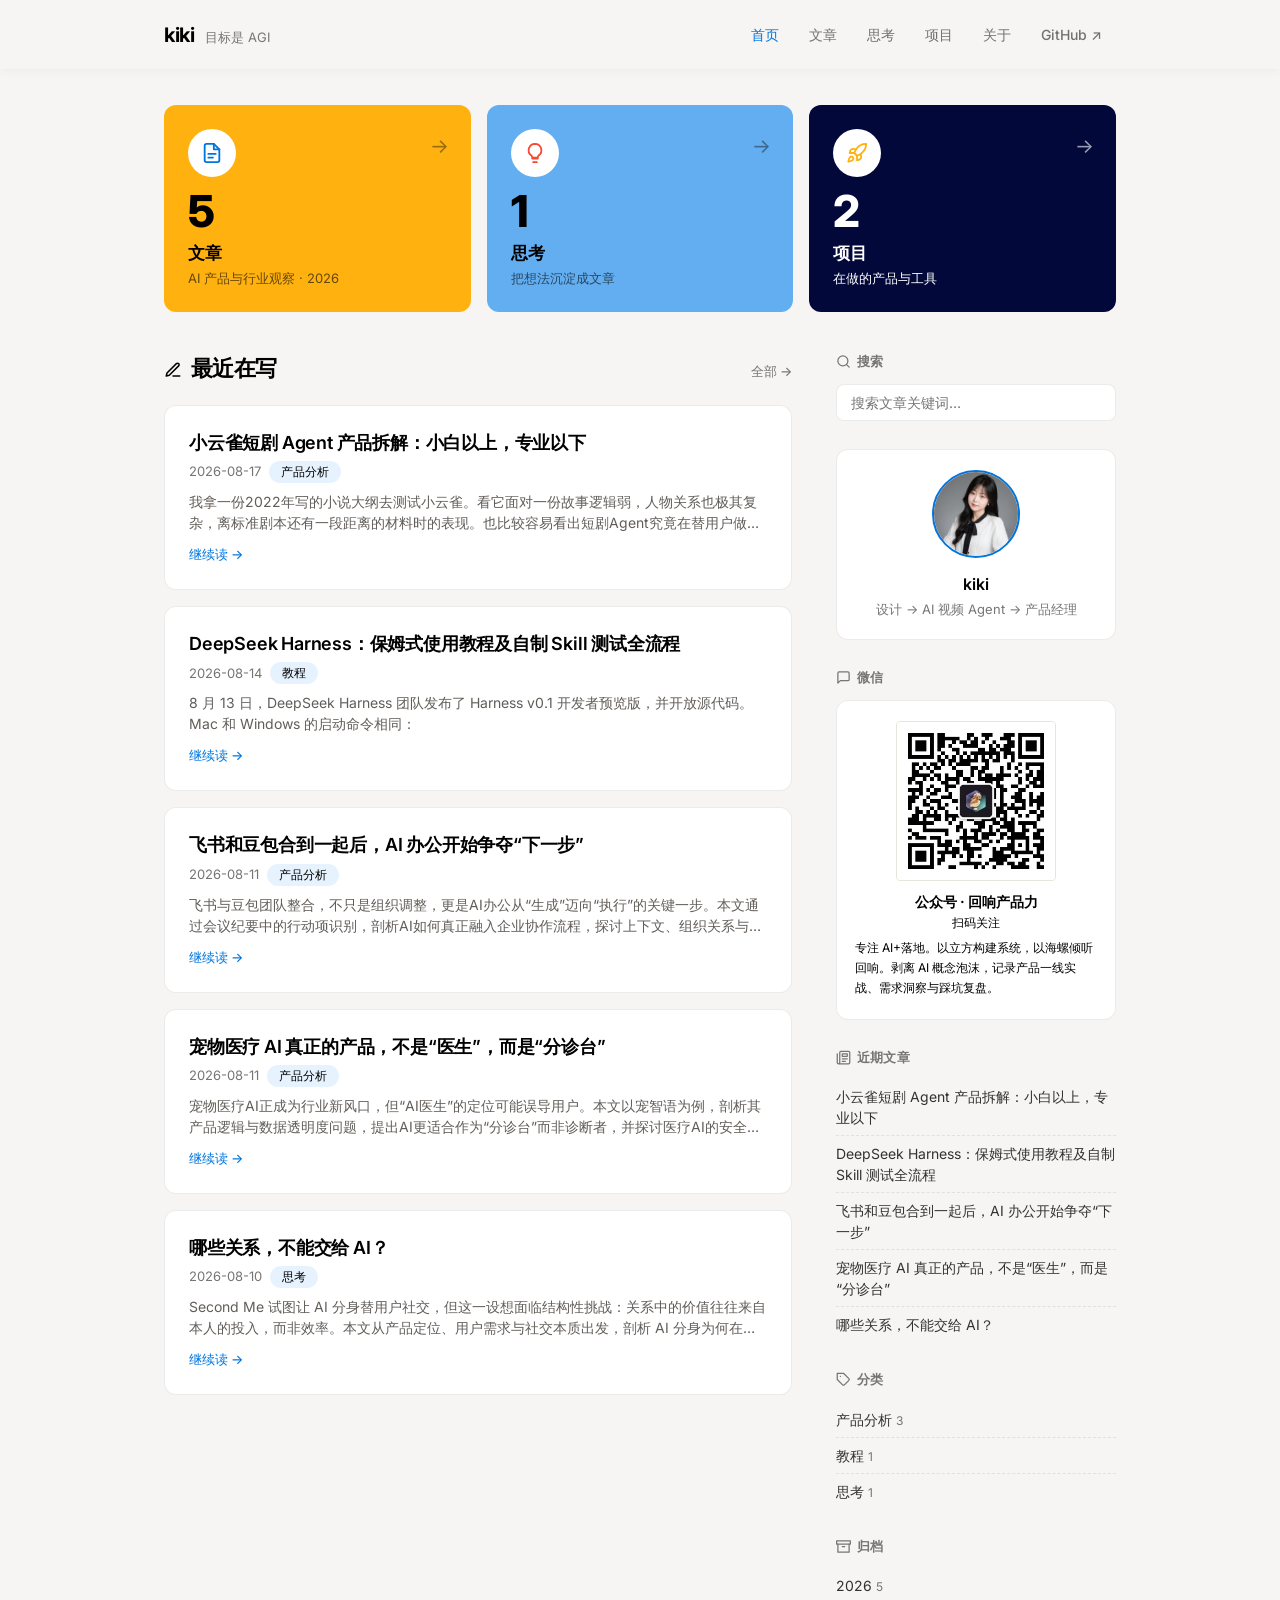
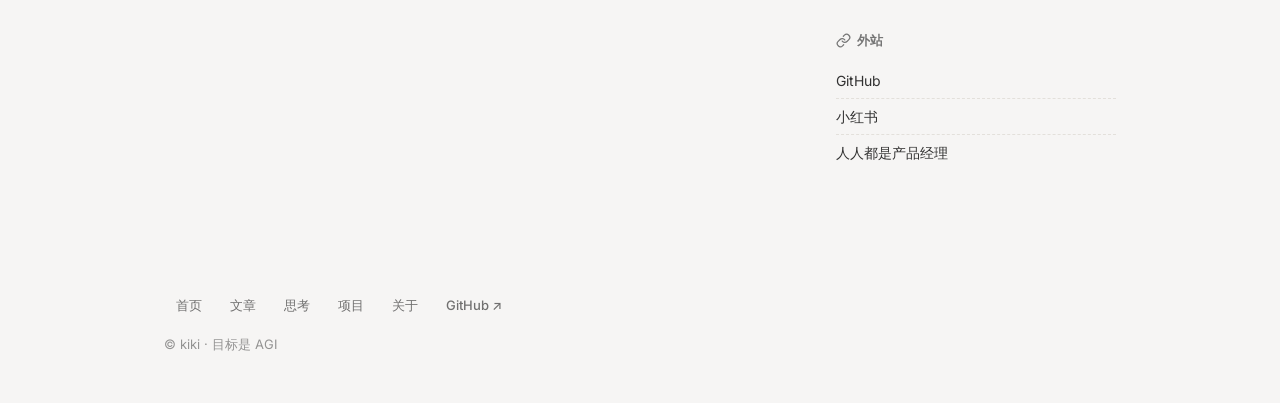
==== index.html @ 05e3a3a6 "feat: kiki 个人博客网站" ====
<!DOCTYPE html>
<html lang="zh-CN">
<head>
<meta charset="UTF-8">
<meta name="viewport" content="width=device-width, initial-scale=1">
<title>首页 · kiki</title>
<link rel="stylesheet" href="assets/css/style.css">
</head>
<body>
<header class="site-header">
  <div class="wrap">
    <div class="brand">
      <span class="name">kiki</span>
      <span class="tagline">目标是 AGI</span>
    </div>
    <nav class="nav">
      <a href="index.html" class="active">首页</a>
      <a href="blog/index.html" class="">文章</a>
      <a href="thought/index.html" class="">思考</a>
      <a href="project/index.html" class="">项目</a>
      <a href="about/index.html" class="">关于</a>
      <a href="https://github.com/kiki-lgtm-dot" target="_blank" rel="noopener">GitHub ↗</a>
    </nav>
  </div>
</header>
<section class="hero"><div class="wrap"><div class="hero-grid"><a class="stat-card" href="blog/index.html"><span class="arrow">→</span><span class="neu-icon"><svg width="22" height="22" viewBox="0 0 24 24" fill="none" stroke="currentColor" stroke-width="2" stroke-linecap="round" stroke-linejoin="round" style="flex-shrink:0;"><path d="M14 2H6a2 2 0 0 0-2 2v16a2 2 0 0 0 2 2h12a2 2 0 0 0 2-2V8z"/><polyline points="14 2 14 8 20 8"/><line x1="8" y1="13" x2="16" y2="13"/><line x1="8" y1="17" x2="13" y2="17"/></svg></span><div class="num">5</div><div class="title">文章</div><div class="sub">AI 产品与行业观察 · 2026</div></a>
<a class="stat-card" href="thought/index.html"><span class="arrow">→</span><span class="neu-icon"><svg width="22" height="22" viewBox="0 0 24 24" fill="none" stroke="currentColor" stroke-width="2" stroke-linecap="round" stroke-linejoin="round" style="flex-shrink:0;"><path d="M9 18h6"/><path d="M10 22h4"/><path d="M12 2a7 7 0 0 0-4 12.7c.6.5 1 1.3 1 2.3h6c0-1 .4-1.8 1-2.3A7 7 0 0 0 12 2z"/></svg></span><div class="num">1</div><div class="title">思考</div><div class="sub">把想法沉淀成文章</div></a>
<a class="stat-card" href="project/index.html"><span class="arrow">→</span><span class="neu-icon"><svg width="22" height="22" viewBox="0 0 24 24" fill="none" stroke="currentColor" stroke-width="2" stroke-linecap="round" stroke-linejoin="round" style="flex-shrink:0;"><path d="M4.5 16.5c-1.5 1.26-2 5-2 5s3.74-.5 5-2c.71-.84.7-2.13-.09-2.91a2.18 2.18 0 0 0-2.91-.09z"/><path d="M12 15l-3-3a22 22 0 0 1 2-3.95A12.88 12.88 0 0 1 22 2c0 2.72-.78 7.5-6 11a22.35 22.35 0 0 1-4 2z"/><path d="M9 12H4s.55-3.03 2-4c1.62-1.08 5 0 5 0"/><path d="M12 15v5s3.03-.55 4-2c1.08-1.62 0-5 0-5"/></svg></span><div class="num">2</div><div class="title">项目</div><div class="sub">在做的产品与工具</div></a></div></div></section>
<main class="wrap">
    <div class="layout">
      <section>
        <div class="section-meta">
          <h2 class="section-title"><svg width="18" height="18" viewBox="0 0 24 24" fill="none" stroke="currentColor" stroke-width="2" stroke-linecap="round" stroke-linejoin="round" style="flex-shrink:0;"><path d="M12 20h9"/><path d="M16.5 3.5a2.121 2.121 0 0 1 3 3L7 19l-4 1 1-4L16.5 3.5z"/></svg> 最近在写</h2>
          <a class="more" href="blog/index.html">全部 →</a>
        </div>
        <div class="post-item">
      <h2 class="ptitle"><a href="articles/xiaoyunque-agent-review.html">小云雀短剧 Agent 产品拆解：小白以上，专业以下</a></h2>
      <div class="post-meta"><span>2026-08-17</span><span class="cat-tag">产品分析</span></div>
      <p class="excerpt">我拿一份2022年写的小说大纲去测试小云雀。看它面对一份故事逻辑弱，人物关系也极其复杂，离标准剧本还有一段距离的材料时的表现。也比较容易看出短剧Agent究竟在替用户做什么。</p>
      <a class="read-more" href="articles/xiaoyunque-agent-review.html">继续读 →</a>
    </div>
<div class="post-item">
      <h2 class="ptitle"><a href="articles/deepseek-harness-tutorial.html">DeepSeek Harness：保姆式使用教程及自制 Skill 测试全流程</a></h2>
      <div class="post-meta"><span>2026-08-14</span><span class="cat-tag">教程</span></div>
      <p class="excerpt">8 月 13 日，DeepSeek Harness 团队发布了 Harness v0.1 开发者预览版，并开放源代码。Mac 和 Windows 的启动命令相同：</p>
      <a class="read-more" href="articles/deepseek-harness-tutorial.html">继续读 →</a>
    </div>
<div class="post-item">
      <h2 class="ptitle"><a href="articles/feishu-doubao-ai-office.html">飞书和豆包合到一起后，AI 办公开始争夺“下一步”</a></h2>
      <div class="post-meta"><span>2026-08-11</span><span class="cat-tag">产品分析</span></div>
      <p class="excerpt">飞书与豆包团队整合，不只是组织调整，更是AI办公从“生成”迈向“执行”的关键一步。本文通过会议纪要中的行动项识别，剖析AI如何真正融入企业协作流程，探讨上下文、组织关系与执行闭环的价值，以及产品设计中“自动与人工”的边界。</p>
      <a class="read-more" href="articles/feishu-doubao-ai-office.html">继续读 →</a>
    </div>
<div class="post-item">
      <h2 class="ptitle"><a href="articles/pet-medical-ai-triage.html">宠物医疗 AI 真正的产品，不是“医生”，而是“分诊台”</a></h2>
      <div class="post-meta"><span>2026-08-11</span><span class="cat-tag">产品分析</span></div>
      <p class="excerpt">宠物医疗AI正成为行业新风口，但“AI医生”的定位可能误导用户。本文以宠智语为例，剖析其产品逻辑与数据透明度问题，提出AI更适合作为“分诊台”而非诊断者，并探讨医疗AI的安全指标与责任边界。</p>
      <a class="read-more" href="articles/pet-medical-ai-triage.html">继续读 →</a>
    </div>
<div class="post-item">
      <h2 class="ptitle"><a href="articles/which-relationships-not-ai.html">哪些关系，不能交给 AI？</a></h2>
      <div class="post-meta"><span>2026-08-10</span><span class="cat-tag">思考</span></div>
      <p class="excerpt">Second Me 试图让 AI 分身替用户社交，但这一设想面临结构性挑战：关系中的价值往往来自本人的投入，而非效率。本文从产品定位、用户需求与社交本质出发，剖析 AI 分身为何在亲密关系中难以成立，并探讨其转向创作者与专业服务的可能性。</p>
      <a class="read-more" href="articles/which-relationships-not-ai.html">继续读 →</a>
    </div>
      </section>
      <aside class="sidebar">
    <div class="sblock">
      <h3><svg width="15" height="15" viewBox="0 0 24 24" fill="none" stroke="currentColor" stroke-width="2" stroke-linecap="round" stroke-linejoin="round" style="flex-shrink:0;"><circle cx="11" cy="11" r="8"/><line x1="21" y1="21" x2="16.65" y2="16.65"/></svg> 搜索</h3>
      <div class="search-box"><input type="text" placeholder="搜索文章关键词…" aria-label="搜索"></div>
    </div>
    <div class="sblock profile">
      <div class="box">
        <div class="avatar"><img src="assets/images/avatar.jpg" alt="头像"></div>
        <div class="pname">kiki</div>
        <div class="pdesc">设计 → AI 视频 Agent → 产品经理</div>
      </div>
    </div>
    <div class="sblock">
      <h3><svg width="15" height="15" viewBox="0 0 24 24" fill="none" stroke="currentColor" stroke-width="2" stroke-linecap="round" stroke-linejoin="round" style="flex-shrink:0;"><path d="M21 15a2 2 0 0 1-2 2H7l-4 4V5a2 2 0 0 1 2-2h14a2 2 0 0 1 2 2z"/></svg> 微信</h3>
      <div class="box">
        <div style="width:160px;height:160px;border:1px solid #e6e4dd;border-radius:4px;overflow:hidden;margin:0 auto 10px;"><img src="assets/images/wechat-qr.jpg" alt="公众号二维码" style="width:100%;height:100%;object-fit:cover;"></div>
        <p style="font-size:14px;font-weight:700;margin:0;">公众号 · 回响产品力</p>
        <p style="font-size:12px;color:var(--muted);margin:2px 0 0;">扫码关注</p>
        <p style="font-size:12px;color:var(--faint);margin:6px 0 0;line-height:1.7;text-align:left;">专注 AI+落地。以立方构建系统，以海螺倾听回响。剥离 AI 概念泡沫，记录产品一线实战、需求洞察与踩坑复盘。</p>
      </div>
    </div>
    <div class="sblock">
      <h3><svg width="15" height="15" viewBox="0 0 24 24" fill="none" stroke="currentColor" stroke-width="2" stroke-linecap="round" stroke-linejoin="round" style="flex-shrink:0;"><path d="M4 22h16a2 2 0 0 0 2-2V4a2 2 0 0 0-2-2H8a2 2 0 0 0-2 2v16a2 2 0 0 1-4 0V6"/><path d="M18 14h-8"/><path d="M15 18h-5"/><path d="M10 6h8v4h-8z"/></svg> 近期文章</h3>
      <ul><li><a href="articles/xiaoyunque-agent-review.html">小云雀短剧 Agent 产品拆解：小白以上，专业以下</a></li>
<li><a href="articles/deepseek-harness-tutorial.html">DeepSeek Harness：保姆式使用教程及自制 Skill 测试全流程</a></li>
<li><a href="articles/feishu-doubao-ai-office.html">飞书和豆包合到一起后，AI 办公开始争夺“下一步”</a></li>
<li><a href="articles/pet-medical-ai-triage.html">宠物医疗 AI 真正的产品，不是“医生”，而是“分诊台”</a></li>
<li><a href="articles/which-relationships-not-ai.html">哪些关系，不能交给 AI？</a></li></ul>
    </div>
    <div class="sblock">
      <h3><svg width="15" height="15" viewBox="0 0 24 24" fill="none" stroke="currentColor" stroke-width="2" stroke-linecap="round" stroke-linejoin="round" style="flex-shrink:0;"><path d="M20.59 13.41l-7.17 7.17a2 2 0 0 1-2.83 0L2 12V2h10l8.59 8.59a2 2 0 0 1 0 2.82z"/><line x1="7" y1="7" x2="7.01" y2="7"/></svg> 分类</h3>
      <ul><li><a href="blog/index.html#产品分析">产品分析<span class="count">3</span></a></li>
<li><a href="blog/index.html#教程">教程<span class="count">1</span></a></li>
<li><a href="blog/index.html#思考">思考<span class="count">1</span></a></li></ul>
    </div>
    <div class="sblock">
      <h3><svg width="15" height="15" viewBox="0 0 24 24" fill="none" stroke="currentColor" stroke-width="2" stroke-linecap="round" stroke-linejoin="round" style="flex-shrink:0;"><polyline points="21 8 21 21 3 21 3 8"/><rect x="1" y="3" width="22" height="5"/><line x1="10" y1="12" x2="14" y2="12"/></svg> 归档</h3>
      <ul><li><a href="blog/index.html#y2026">2026<span class="count">5</span></a></li></ul>
    </div>
    <div class="sblock">
      <h3><svg width="15" height="15" viewBox="0 0 24 24" fill="none" stroke="currentColor" stroke-width="2" stroke-linecap="round" stroke-linejoin="round" style="flex-shrink:0;"><path d="M10 13a5 5 0 0 0 7.54.54l3-3a5 5 0 0 0-7.07-7.07l-1.72 1.71"/><path d="M14 11a5 5 0 0 0-7.54-.54l-3 3a5 5 0 0 0 7.07 7.07l1.71-1.71"/></svg> 外站</h3>
      <ul>
        <li><a href="https://github.com/kiki-lgtm-dot" target="_blank" rel="noopener">GitHub</a></li>
        <li><a href="https://www.xiaohongshu.com/user/profile/5f5466b6000000000100b069" target="_blank" rel="noopener">小红书</a></li>
        <li><a href="https://www.woshipm.com/u/1684835" target="_blank" rel="noopener">人人都是产品经理</a></li>
      </ul>
    </div>
  </aside>
    </div>
  </main>
<footer class="site-footer">
  <div class="wrap">
    <nav class="footer-links"><a href="index.html" class="">首页</a>
      <a href="blog/index.html" class="">文章</a>
      <a href="thought/index.html" class="">思考</a>
      <a href="project/index.html" class="">项目</a>
      <a href="about/index.html" class="">关于</a>
      <a href="https://github.com/kiki-lgtm-dot" target="_blank" rel="noopener">GitHub ↗</a></nav>
    <div class="copyright">© kiki · 目标是 AGI</div>
  </div>
</footer>
</body>
</html>
---- assets/css/style.css ----
@import url('https://fonts.googleapis.com/css2?family=Inter:wght@400;500;600;700&family=Source+Serif+Pro:ital@0;1&display=swap');

/* ============================================================
   kiki 个人博客 —— Notion 风 · warm paper notebook
   参考 styles.refero.design/style/2bf4c61f
   ============================================================ */
:root {
  --blue: #0075de;            /* Notion Blue —— 唯一主色 */
  --paper: #f6f5f4;           /* 暖米色画布 */
  --white: #ffffff;           /* 卡片表面 */
  --ink: #000000;             /* 墨色 */
  --charcoal: #111111;
  --stone: #757575;           /* 60% 墨 */
  --graphite: #615d59;        /* 正文暖灰 */
  --slate: #696969;
  --sky-tint: #e6f3fe;        /* 浅蓝 ghost */
  --marigold: #ffb110;        /* 黄 accent */
  --coral: #f64932;           /* 红橙 accent */
  --saffron: #e89d01;
  --vermillion: #e32d14;
  --mocha: #b18164;
  --sky-wash: #62aef0;        /* 亮蓝 accent */
  --midnight: #02093a;        /* 深蓝黑 accent */
  --border: rgba(0, 0, 0, 0.08);
  --radius-card: 12px;
  --radius-btn: 8px;
  --radius-pill: 9999px;
  --font: 'Inter', ui-sans-serif, system-ui, -apple-system, BlinkMacSystemFont,
          'Segoe UI', 'PingFang SC', 'Hiragino Sans GB', 'Microsoft YaHei', sans-serif;
  --font-serif: 'Source Serif Pro', Georgia, 'Songti SC', 'SimSun', serif;
}

* { box-sizing: border-box; }

html { -webkit-text-size-adjust: 100%; }

body {
  margin: 0;
  background: var(--paper);
  color: var(--ink);
  font-family: var(--font);
  font-size: 16px;
  line-height: 1.5;
  word-break: break-word;
  -webkit-font-smoothing: antialiased;
}

a { color: inherit; text-decoration: none; transition: color .16s; }
a:hover { color: var(--blue); }

img { max-width: 100%; height: auto; }

.wrap {
  max-width: 1000px;
  margin: 0 auto;
  padding: 0 24px;
}

/* ---------- 顶部导航（sticky + 极轻投影） ---------- */
.site-header {
  position: sticky;
  top: 0;
  z-index: 50;
  background: rgba(246, 245, 244, 0.86);
  -webkit-backdrop-filter: blur(10px);
  backdrop-filter: blur(10px);
  box-shadow: 0px 0.7px 1.462px 0px rgba(0, 0, 0, 0.015), 0px 3px 9px 0px rgba(0, 0, 0, 0.03);
  padding: 16px 0;
}
.site-header .wrap {
  display: flex;
  align-items: center;
  justify-content: space-between;
  gap: 16px;
  flex-wrap: wrap;
}
.brand { display: flex; align-items: baseline; gap: 10px; }
.brand .name {
  font-size: 20px;
  font-weight: 700;
  letter-spacing: -0.3px;
  color: var(--ink);
}
.brand .tagline { font-size: 13px; color: var(--stone); }
.nav { display: flex; gap: 2px; flex-wrap: wrap; }
.nav a {
  font-size: 14px;
  font-weight: 500;
  color: rgba(0, 0, 0, 0.54);
  padding: 8px 14px;
  border-radius: var(--radius-btn);
  transition: color .16s;
}
.nav a:hover { color: var(--ink); }
.nav a.active { color: var(--blue); }

/* ---------- 首页英雄区（accent 色块卡） ---------- */
.hero { padding: 36px 0 8px; }
.hero-grid {
  display: grid;
  grid-template-columns: repeat(3, 1fr);
  gap: 16px;
}
.stat-card {
  position: relative;
  display: block;
  border-radius: var(--radius-card);
  padding: 24px;
  transition: transform .18s;
}
.stat-card:hover { transform: translateY(-2px); color: inherit; }
.stat-card:nth-child(1) { background: var(--marigold); }
.stat-card:nth-child(2) { background: var(--sky-wash); }
.stat-card:nth-child(3) { background: var(--midnight); }
.stat-card:nth-child(3) .title,
.stat-card:nth-child(3) .sub { color: #fff; }
.stat-card:nth-child(3) .arrow { color: rgba(255, 255, 255, 0.6); }

.stat-card .num {
  font-size: 44px;
  font-weight: 800;
  line-height: 1;
  letter-spacing: -1.5px;
  color: var(--ink);
}
.stat-card:nth-child(3) .num { color: #fff; }
.stat-card .title { font-size: 17px; font-weight: 600; margin-top: 8px; }
.stat-card .sub { font-size: 13px; color: rgba(0, 0, 0, 0.6); margin-top: 2px; }
.stat-card .arrow {
  position: absolute;
  right: 22px;
  top: 26px;
  font-size: 20px;
  color: rgba(0, 0, 0, 0.4);
}

/* 装饰角色标记：白底圆 + 2px 彩色描边 */
.neu-icon {
  display: inline-flex;
  align-items: center;
  justify-content: center;
  width: 48px;
  height: 48px;
  border-radius: 50%;
  margin-bottom: 12px;
  background: var(--white);
}
.stat-card:nth-child(1) .neu-icon { color: var(--blue); }
.stat-card:nth-child(2) .neu-icon { color: var(--coral); }
.stat-card:nth-child(3) .neu-icon { color: var(--marigold); }

/* ---------- 主体两栏布局 ---------- */
.layout {
  display: grid;
  grid-template-columns: minmax(0, 1fr) 280px;
  gap: 44px;
  padding: 32px 0 64px;
}
@media (max-width: 800px) {
  .layout { grid-template-columns: 1fr; }
  .hero-grid { grid-template-columns: 1fr; }
}

.section-title svg,
.page-head h1 svg { vertical-align: -3px; margin-right: 4px; }
.section-title {
  font-size: 22px;
  font-weight: 700;
  letter-spacing: -0.4px;
  margin: 0;
}
.section-meta {
  display: flex;
  justify-content: space-between;
  align-items: baseline;
  margin-bottom: 20px;
}
.section-meta .more { font-size: 13px; color: var(--stone); font-weight: 500; }

.post-item {
  background: var(--white);
  border: 1px solid var(--border);
  border-radius: var(--radius-card);
  padding: 24px;
  margin-bottom: 16px;
  transition: border-color .16s;
}
.post-item:hover { border-color: rgba(0, 0, 0, 0.16); }
.post-item .ptitle {
  font-size: 18px;
  font-weight: 600;
  letter-spacing: -0.2px;
  line-height: 1.4;
  margin: 0 0 6px;
}
.post-item .ptitle a:hover { color: var(--blue); }
.post-meta {
  font-size: 13px;
  color: var(--stone);
  margin-bottom: 8px;
  display: flex;
  align-items: center;
  gap: 8px;
}
.cat-tag {
  display: inline-block;
  font-size: 12px;
  font-weight: 500;
  color: var(--ink);
  background: var(--sky-tint);
  border-radius: var(--radius-pill);
  padding: 2px 12px;
}
.post-item .excerpt {
  font-size: 14px;
  color: var(--graphite);
  margin: 0 0 8px;
  display: -webkit-box;
  -webkit-line-clamp: 2;
  -webkit-box-orient: vertical;
  overflow: hidden;
}
.read-more { font-size: 13px; color: var(--blue); font-weight: 500; }

/* ---------- 侧栏 ---------- */
.sidebar .sblock { margin-bottom: 28px; }
.sidebar h3 {
  display: flex;
  align-items: center;
  gap: 6px;
  font-size: 13px;
  font-weight: 600;
  letter-spacing: 0.2px;
  color: var(--stone);
  margin: 0 0 12px;
}
.sidebar .box {
  background: var(--white);
  border: 1px solid var(--border);
  border-radius: var(--radius-card);
  padding: 20px 18px;
  text-align: center;
}
.sidebar .profile .avatar {
  width: 88px;
  height: 88px;
  border-radius: 50%;
  background: #f0f0f0;
  margin: 0 auto 14px;
  overflow: hidden;
  border: 2px solid var(--blue);
}
.sidebar .profile .avatar img {
  width: 100%;
  height: 100%;
  object-fit: cover;
  object-position: 50% 22%;
}
.sidebar .profile .pname { font-size: 16px; font-weight: 600; }
.sidebar .profile .pdesc { font-size: 13px; color: var(--stone); margin-top: 4px; }
.sidebar .profile p { font-size: 13px; color: var(--stone); margin: 6px 0 0; }

.sidebar ul { list-style: none; margin: 0; padding: 0; }
.sidebar li {
  margin: 0;
  padding: 7px 0;
  font-size: 14px;
  border-bottom: 1px dashed #e3e0db;
}
.sidebar li:last-child { border-bottom: 0; }
.sidebar li a { color: rgba(0, 0, 0, 0.8); }
.sidebar li a:hover { color: var(--blue); }
.sidebar li .count { color: var(--stone); font-size: 12px; margin-left: 4px; }
.sidebar .plain-list li { display: flex; justify-content: space-between; }

/* ---------- 搜索框 ---------- */
.search-box {
  display: flex;
  background: var(--white);
  border: 1px solid var(--border);
  border-radius: var(--radius-btn);
  overflow: hidden;
}
.search-box input {
  flex: 1;
  border: 0;
  padding: 9px 14px;
  font-size: 14px;
  font-family: inherit;
  background: transparent;
  outline: none;
  color: var(--ink);
}

/* ---------- 页脚 ---------- */
.site-footer { padding: 28px 0 48px; }
.site-footer .wrap { display: flex; flex-direction: column; gap: 14px; }
.footer-links { display: flex; gap: 4px; flex-wrap: wrap; }
.footer-links a {
  font-size: 13px;
  font-weight: 500;
  color: rgba(0, 0, 0, 0.54);
  padding: 6px 12px;
  border-radius: var(--radius-btn);
}
.footer-links a:hover { color: var(--ink); }
.copyright { font-size: 13px; color: rgba(0, 0, 0, 0.4); }

/* ---------- 文章详情页（白纸卡） ---------- */
.article-page {
  max-width: 760px;
  margin: 32px auto 68px;
  padding: 44px 48px;
  background: var(--white);
  border: 1px solid var(--border);
  border-radius: var(--radius-card);
}
@media (max-width: 640px) {
  .article-page { margin: 16px 12px 52px; padding: 26px 20px; }
}
.article-head { margin-bottom: 26px; }
.article-head .cat { margin-bottom: 14px; }
.article-head h1 {
  font-size: 32px;
  font-weight: 700;
  letter-spacing: -0.7px;
  line-height: 1.25;
  margin: 0 0 12px;
}
.article-head .meta { font-size: 13px; color: var(--stone); }
.article-cover {
  margin: 0 0 28px;
  border-radius: var(--radius-card);
  overflow: hidden;
  border: 1px solid var(--border);
}
.article-cover img { display: block; width: 100%; }
/* 引言用衬线体，编辑感 */
.article-lead {
  font-size: 17px;
  font-family: var(--font-serif);
  color: var(--graphite);
  line-height: 1.6;
  margin: 0 0 28px;
  padding-left: 18px;
  border-left: 2px solid var(--marigold);
}
.article-body h2 {
  font-size: 22px;
  font-weight: 700;
  letter-spacing: -0.4px;
  margin: 34px 0 14px;
  line-height: 1.3;
}
.article-body h3 { font-size: 17px; font-weight: 600; margin: 24px 0 10px; }
.article-body p {
  margin: 0 0 16px;
  font-size: 16px;
  line-height: 1.7;
  color: var(--graphite);
}
.article-body ul, .article-body ol { margin: 0 0 16px; padding-left: 22px; }
.article-body li { margin-bottom: 8px; line-height: 1.7; color: var(--graphite); }
.article-body blockquote {
  margin: 0 0 18px;
  padding: 14px 18px;
  background: var(--sky-tint);
  border-radius: var(--radius-btn);
  color: var(--graphite);
  font-size: 15px;
}
.article-body .refs {
  margin-top: 34px;
  padding-top: 18px;
  border-top: 1px solid var(--border);
  font-size: 13px;
  color: var(--stone);
}
.article-body .refs h2 { font-size: 15px; }
.article-body .refs li { font-size: 13px; color: var(--stone); }

/* ---------- 列表页标题区 ---------- */
.page-head { padding: 32px 0 8px; }
.page-head h1 {
  font-size: 32px;
  font-weight: 700;
  letter-spacing: -0.7px;
  margin: 0;
}
.page-head p { font-size: 14px; color: var(--stone); margin: 8px 0 0; }

/* ---------- 年份分组 ---------- */
.year-group { margin: 24px 0; }
.year-group h2 {
  font-size: 18px;
  font-weight: 600;
  letter-spacing: -0.2px;
  margin: 0 0 8px;
  color: var(--ink);
}
.year-group h2 .cnt { color: var(--stone); font-weight: 400; font-size: 14px; }
.year-group ul { list-style: none; margin: 0; padding: 0; }
.year-group li {
  display: flex;
  align-items: baseline;
  gap: 14px;
  padding: 12px 16px;
  margin-bottom: 8px;
  background: var(--white);
  border: 1px solid var(--border);
  border-radius: var(--radius-btn);
}
.year-group li .date { font-size: 13px; color: var(--stone); flex-shrink: 0; }
.year-group li a { font-size: 15px; flex: 1; }
.year-group li a:hover { color: var(--blue); }
.year-group li .cat { font-size: 12px; color: var(--stone); flex-shrink: 0; }
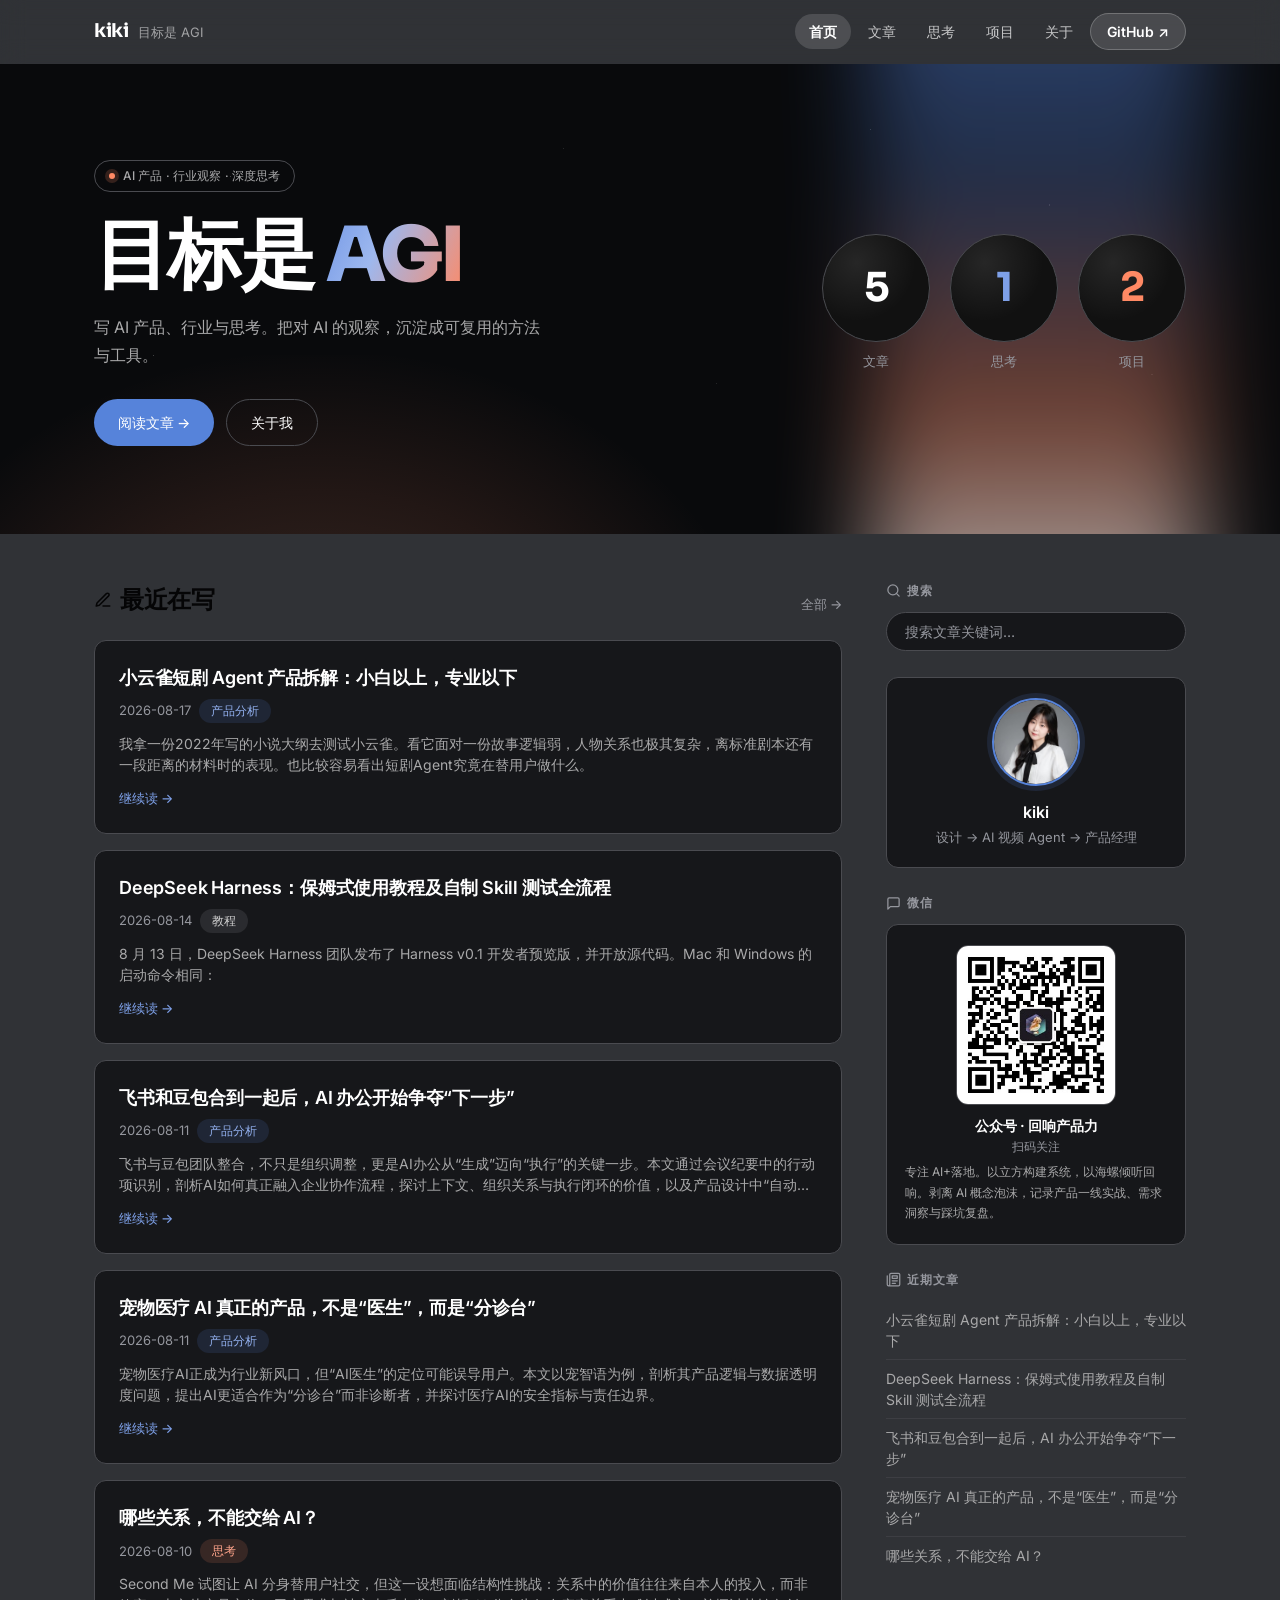
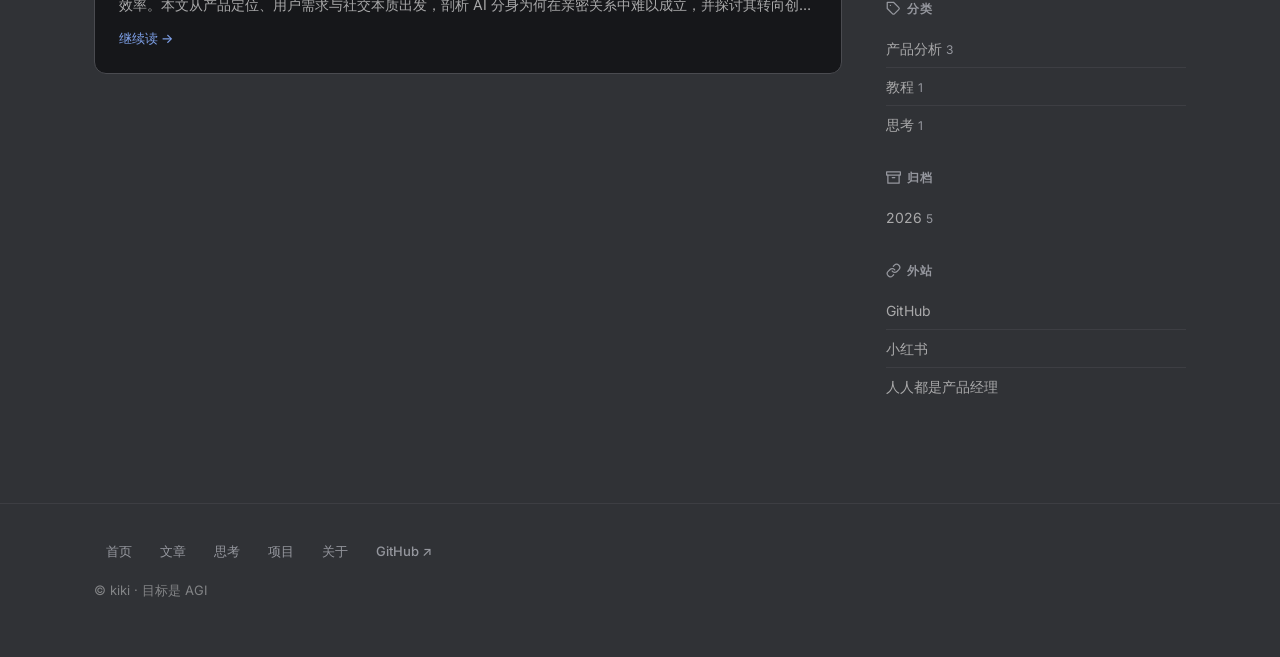
==== commit 75b943a7: "feat: 首页重设计为 Huly 午夜极光风（深色 hero + 胶囊几何 + 深浅节奏）" ====
--- a/index.html
+++ b/index.html
@@ -6,7 +6,7 @@
 <title>首页 · kiki</title>
 <link rel="stylesheet" href="assets/css/style.css">
 </head>
-<body>
+<body class="page-home">
 <header class="site-header">
   <div class="wrap">
     <div class="brand">
@@ -19,13 +19,29 @@
       <a href="thought/index.html" class="">思考</a>
       <a href="project/index.html" class="">项目</a>
       <a href="about/index.html" class="">关于</a>
-      <a href="https://github.com/kiki-lgtm-dot" target="_blank" rel="noopener">GitHub ↗</a>
+      <a href="https://github.com/kiki-lgtm-dot" target="_blank" rel="noopener" class="nav-cta">GitHub ↗</a>
     </nav>
   </div>
 </header>
-<section class="hero"><div class="wrap"><div class="hero-grid"><a class="stat-card" href="blog/index.html"><span class="arrow">→</span><span class="neu-icon"><svg width="22" height="22" viewBox="0 0 24 24" fill="none" stroke="currentColor" stroke-width="2" stroke-linecap="round" stroke-linejoin="round" style="flex-shrink:0;"><path d="M14 2H6a2 2 0 0 0-2 2v16a2 2 0 0 0 2 2h12a2 2 0 0 0 2-2V8z"/><polyline points="14 2 14 8 20 8"/><line x1="8" y1="13" x2="16" y2="13"/><line x1="8" y1="17" x2="13" y2="17"/></svg></span><div class="num">5</div><div class="title">文章</div><div class="sub">AI 产品与行业观察 · 2026</div></a>
-<a class="stat-card" href="thought/index.html"><span class="arrow">→</span><span class="neu-icon"><svg width="22" height="22" viewBox="0 0 24 24" fill="none" stroke="currentColor" stroke-width="2" stroke-linecap="round" stroke-linejoin="round" style="flex-shrink:0;"><path d="M9 18h6"/><path d="M10 22h4"/><path d="M12 2a7 7 0 0 0-4 12.7c.6.5 1 1.3 1 2.3h6c0-1 .4-1.8 1-2.3A7 7 0 0 0 12 2z"/></svg></span><div class="num">1</div><div class="title">思考</div><div class="sub">把想法沉淀成文章</div></a>
-<a class="stat-card" href="project/index.html"><span class="arrow">→</span><span class="neu-icon"><svg width="22" height="22" viewBox="0 0 24 24" fill="none" stroke="currentColor" stroke-width="2" stroke-linecap="round" stroke-linejoin="round" style="flex-shrink:0;"><path d="M4.5 16.5c-1.5 1.26-2 5-2 5s3.74-.5 5-2c.71-.84.7-2.13-.09-2.91a2.18 2.18 0 0 0-2.91-.09z"/><path d="M12 15l-3-3a22 22 0 0 1 2-3.95A12.88 12.88 0 0 1 22 2c0 2.72-.78 7.5-6 11a22.35 22.35 0 0 1-4 2z"/><path d="M9 12H4s.55-3.03 2-4c1.62-1.08 5 0 5 0"/><path d="M12 15v5s3.03-.55 4-2c1.08-1.62 0-5 0-5"/></svg></span><div class="num">2</div><div class="title">项目</div><div class="sub">在做的产品与工具</div></a></div></div></section>
+<section class="hero">
+  <div class="aurora-wash" aria-hidden="true"></div>
+  <div class="wrap hero-inner">
+    <div class="hero-copy">
+      <span class="hero-eyebrow"><span class="dot"></span>AI 产品 · 行业观察 · 深度思考</span>
+      <h1 class="hero-title">目标是 <span class="grad">AGI</span></h1>
+      <p class="hero-lead">写 AI 产品、行业与思考。把对 AI 的观察，沉淀成可复用的方法与工具。</p>
+      <div class="hero-actions">
+        <a class="btn btn-primary" href="blog/index.html">阅读文章 →</a>
+        <a class="btn btn-ghost" href="about/index.html">关于我</a>
+      </div>
+    </div>
+    <div class="hero-stats">
+      <a class="stat" href="blog/index.html"><span class="stat-ring"><span class="stat-num">5</span></span><span class="stat-label">文章</span></a>
+<a class="stat" href="thought/index.html"><span class="stat-ring"><span class="stat-num">1</span></span><span class="stat-label">思考</span></a>
+<a class="stat" href="project/index.html"><span class="stat-ring"><span class="stat-num">2</span></span><span class="stat-label">项目</span></a>
+    </div>
+  </div>
+</section>
 <main class="wrap">
     <div class="layout">
       <section>
@@ -35,31 +51,31 @@
         </div>
         <div class="post-item">
       <h2 class="ptitle"><a href="articles/xiaoyunque-agent-review.html">小云雀短剧 Agent 产品拆解：小白以上，专业以下</a></h2>
-      <div class="post-meta"><span>2026-08-17</span><span class="cat-tag">产品分析</span></div>
+      <div class="post-meta"><span>2026-08-17</span><span class="cat-tag ">产品分析</span></div>
       <p class="excerpt">我拿一份2022年写的小说大纲去测试小云雀。看它面对一份故事逻辑弱，人物关系也极其复杂，离标准剧本还有一段距离的材料时的表现。也比较容易看出短剧Agent究竟在替用户做什么。</p>
       <a class="read-more" href="articles/xiaoyunque-agent-review.html">继续读 →</a>
     </div>
 <div class="post-item">
       <h2 class="ptitle"><a href="articles/deepseek-harness-tutorial.html">DeepSeek Harness：保姆式使用教程及自制 Skill 测试全流程</a></h2>
-      <div class="post-meta"><span>2026-08-14</span><span class="cat-tag">教程</span></div>
+      <div class="post-meta"><span>2026-08-14</span><span class="cat-tag cat-ash">教程</span></div>
       <p class="excerpt">8 月 13 日，DeepSeek Harness 团队发布了 Harness v0.1 开发者预览版，并开放源代码。Mac 和 Windows 的启动命令相同：</p>
       <a class="read-more" href="articles/deepseek-harness-tutorial.html">继续读 →</a>
     </div>
 <div class="post-item">
       <h2 class="ptitle"><a href="articles/feishu-doubao-ai-office.html">飞书和豆包合到一起后，AI 办公开始争夺“下一步”</a></h2>
-      <div class="post-meta"><span>2026-08-11</span><span class="cat-tag">产品分析</span></div>
+      <div class="post-meta"><span>2026-08-11</span><span class="cat-tag ">产品分析</span></div>
       <p class="excerpt">飞书与豆包团队整合，不只是组织调整，更是AI办公从“生成”迈向“执行”的关键一步。本文通过会议纪要中的行动项识别，剖析AI如何真正融入企业协作流程，探讨上下文、组织关系与执行闭环的价值，以及产品设计中“自动与人工”的边界。</p>
       <a class="read-more" href="articles/feishu-doubao-ai-office.html">继续读 →</a>
     </div>
 <div class="post-item">
       <h2 class="ptitle"><a href="articles/pet-medical-ai-triage.html">宠物医疗 AI 真正的产品，不是“医生”，而是“分诊台”</a></h2>
-      <div class="post-meta"><span>2026-08-11</span><span class="cat-tag">产品分析</span></div>
+      <div class="post-meta"><span>2026-08-11</span><span class="cat-tag ">产品分析</span></div>
       <p class="excerpt">宠物医疗AI正成为行业新风口，但“AI医生”的定位可能误导用户。本文以宠智语为例，剖析其产品逻辑与数据透明度问题，提出AI更适合作为“分诊台”而非诊断者，并探讨医疗AI的安全指标与责任边界。</p>
       <a class="read-more" href="articles/pet-medical-ai-triage.html">继续读 →</a>
     </div>
 <div class="post-item">
       <h2 class="ptitle"><a href="articles/which-relationships-not-ai.html">哪些关系，不能交给 AI？</a></h2>
-      <div class="post-meta"><span>2026-08-10</span><span class="cat-tag">思考</span></div>
+      <div class="post-meta"><span>2026-08-10</span><span class="cat-tag cat-ember">思考</span></div>
       <p class="excerpt">Second Me 试图让 AI 分身替用户社交，但这一设想面临结构性挑战：关系中的价值往往来自本人的投入，而非效率。本文从产品定位、用户需求与社交本质出发，剖析 AI 分身为何在亲密关系中难以成立，并探讨其转向创作者与专业服务的可能性。</p>
       <a class="read-more" href="articles/which-relationships-not-ai.html">继续读 →</a>
     </div>
@@ -79,10 +95,10 @@
     <div class="sblock">
       <h3><svg width="15" height="15" viewBox="0 0 24 24" fill="none" stroke="currentColor" stroke-width="2" stroke-linecap="round" stroke-linejoin="round" style="flex-shrink:0;"><path d="M21 15a2 2 0 0 1-2 2H7l-4 4V5a2 2 0 0 1 2-2h14a2 2 0 0 1 2 2z"/></svg> 微信</h3>
       <div class="box">
-        <div style="width:160px;height:160px;border:1px solid #e6e4dd;border-radius:4px;overflow:hidden;margin:0 auto 10px;"><img src="assets/images/wechat-qr.jpg" alt="公众号二维码" style="width:100%;height:100%;object-fit:cover;"></div>
-        <p style="font-size:14px;font-weight:700;margin:0;">公众号 · 回响产品力</p>
-        <p style="font-size:12px;color:var(--muted);margin:2px 0 0;">扫码关注</p>
-        <p style="font-size:12px;color:var(--faint);margin:6px 0 0;line-height:1.7;text-align:left;">专注 AI+落地。以立方构建系统，以海螺倾听回响。剥离 AI 概念泡沫，记录产品一线实战、需求洞察与踩坑复盘。</p>
+        <div style="width:160px;height:160px;border:1px solid var(--slate-edge);border-radius:12px;overflow:hidden;margin:0 auto 10px;"><img src="assets/images/wechat-qr.jpg" alt="公众号二维码" style="width:100%;height:100%;object-fit:cover;"></div>
+        <p style="font-size:14px;font-weight:700;margin:0;color:#fff;">公众号 · 回响产品力</p>
+        <p style="font-size:12px;color:var(--smoke);margin:2px 0 0;">扫码关注</p>
+        <p style="font-size:12px;color:var(--ash);margin:6px 0 0;line-height:1.7;text-align:left;">专注 AI+落地。以立方构建系统，以海螺倾听回响。剥离 AI 概念泡沫，记录产品一线实战、需求洞察与踩坑复盘。</p>
       </div>
     </div>
     <div class="sblock">
@@ -121,7 +137,7 @@
       <a href="thought/index.html" class="">思考</a>
       <a href="project/index.html" class="">项目</a>
       <a href="about/index.html" class="">关于</a>
-      <a href="https://github.com/kiki-lgtm-dot" target="_blank" rel="noopener">GitHub ↗</a></nav>
+      <a href="https://github.com/kiki-lgtm-dot" target="_blank" rel="noopener" class="">GitHub ↗</a></nav>
     <div class="copyright">© kiki · 目标是 AGI</div>
   </div>
 </footer>
--- a/assets/css/style.css
+++ b/assets/css/style.css
@@ -1,38 +1,55 @@
-@import url('https://fonts.googleapis.com/css2?family=Inter:wght@400;500;600;700&family=Source+Serif+Pro:ital@0;1&display=swap');
-
-/* ============================================================
-   kiki 个人博客 —— Notion 风 · warm paper notebook
-   参考 styles.refero.design/style/2bf4c61f
+@import url('https://fonts.googleapis.com/css2?family=Inter:wght@300;400;500;600;700&family=Sora:wght@400;500;600;700;800&display=swap');
+
+/* ============================================================
+   kiki 个人博客 —— Huly 风 · midnight observatory aurora
+   参考 styles.refero.design/style/d018e81d-6bb6-4445-86d7-39fd6be7e74d
+   语言：近黑画布 + 紫罗兰鸢尾 → 珊瑚余烬的极光光束
    ============================================================ */
 :root {
-  --blue: #0075de;            /* Notion Blue —— 唯一主色 */
-  --paper: #f6f5f4;           /* 暖米色画布 */
-  --white: #ffffff;           /* 卡片表面 */
-  --ink: #000000;             /* 墨色 */
-  --charcoal: #111111;
-  --stone: #757575;           /* 60% 墨 */
-  --graphite: #615d59;        /* 正文暖灰 */
-  --slate: #696969;
-  --sky-tint: #e6f3fe;        /* 浅蓝 ghost */
-  --marigold: #ffb110;        /* 黄 accent */
-  --coral: #f64932;           /* 红橙 accent */
-  --saffron: #e89d01;
-  --vermillion: #e32d14;
-  --mocha: #b18164;
-  --sky-wash: #62aef0;        /* 亮蓝 accent */
-  --midnight: #02093a;        /* 深蓝黑 accent */
-  --border: rgba(0, 0, 0, 0.08);
-  --radius-card: 12px;
-  --radius-btn: 8px;
-  --radius-pill: 9999px;
+  /* —— 深色表面（首页 / hero） —— */
+  --void: #090a0c;              /* 最深的近黑，hero 渐变基底 */
+  --obsidian: #303236;          /* 深色页面画布 */
+  --charcoal: #111111;          /* 抬升的卡片面板 */
+  --card: #16171a;              /* 深色卡片微抬升面 */
+  --slate-edge: #4a4b50;        /* 深色细边 / 分隔线 */
+  --iron-veil: #6b6c6d;         /* 标签、列表项填充的弱化底 */
+  --smoke: #95979e;             /* 次级文字、图标描边 */
+  --ash: #a9a9aa;               /* 三级文字 */
+  --frost: #d1d1d1;             /* 浅色模式边框 */
+  --linen: #e5e5e7;             /* 浅色表面 tint */
+  --snow: #ffffff;              /* 白 */
+
+  /* —— 强调色：只有这一对 —— */
+  --iris: #5683da;              /* Electric Iris 主色 */
+  --iris-bright: #7ea0e8;       /* iris 亮部 */
+  --ember: #ff8964;             /* Ember Pulse 暖色 */
+  --molasses: #5a250a;          /* 深余烬 */
+
+  /* —— 浅色模式（列表页 / 文章页） —— */
+  --paper: #f6f6f6;
+  --ink: #050506;
+  --ink-soft: #303236;
+
+  /* —— 字体 —— */
   --font: 'Inter', ui-sans-serif, system-ui, -apple-system, BlinkMacSystemFont,
           'Segoe UI', 'PingFang SC', 'Hiragino Sans GB', 'Microsoft YaHei', sans-serif;
-  --font-serif: 'Source Serif Pro', Georgia, 'Songti SC', 'SimSun', serif;
+  --font-display: 'Sora', 'Inter', ui-sans-serif, system-ui, -apple-system,
+          BlinkMacSystemFont, 'Segoe UI', 'PingFang SC', 'Microsoft YaHei', sans-serif;
+
+  /* —— 形状 —— */
+  --radius-input: 4px;
+  --radius-card: 12px;
+  --radius-panel: 30px;
+  --radius-full: 9999px;
+
+  /* —— 阴影 —— */
+  --shadow-sm: rgba(0, 0, 0, 0.15) 0px 4px 6px 0px;
+  --shadow-md: rgba(0, 0, 0, 0.35) 0px 4px 16px 0px;
+  --shadow-xl: rgba(0, 0, 0, 0.5) 0px 6px 25px 0px;
 }
 
 * { box-sizing: border-box; }
-
-html { -webkit-text-size-adjust: 100%; }
+html { -webkit-text-size-adjust: 100%; scroll-behavior: smooth; }
 
 body {
   margin: 0;
@@ -43,29 +60,28 @@
   line-height: 1.5;
   word-break: break-word;
   -webkit-font-smoothing: antialiased;
-}
-
-a { color: inherit; text-decoration: none; transition: color .16s; }
-a:hover { color: var(--blue); }
-
+  text-rendering: optimizeLegibility;
+}
+
+::selection { background: rgba(86, 131, 218, 0.28); }
+
+a { color: inherit; text-decoration: none; transition: color .16s, background .16s, border-color .16s; }
 img { max-width: 100%; height: auto; }
 
-.wrap {
-  max-width: 1000px;
-  margin: 0 auto;
-  padding: 0 24px;
-}
-
-/* ---------- 顶部导航（sticky + 极轻投影） ---------- */
+.wrap { max-width: 1140px; margin: 0 auto; padding: 0 24px; }
+
+/* ============================================================
+   顶部导航
+   ============================================================ */
 .site-header {
   position: sticky;
   top: 0;
   z-index: 50;
-  background: rgba(246, 245, 244, 0.86);
-  -webkit-backdrop-filter: blur(10px);
-  backdrop-filter: blur(10px);
-  box-shadow: 0px 0.7px 1.462px 0px rgba(0, 0, 0, 0.015), 0px 3px 9px 0px rgba(0, 0, 0, 0.03);
-  padding: 16px 0;
+  padding: 13px 0;
+  background: rgba(246, 246, 246, 0.86);
+  -webkit-backdrop-filter: blur(12px);
+  backdrop-filter: blur(12px);
+  border-bottom: 1px solid rgba(0, 0, 0, 0.06);
 }
 .site-header .wrap {
   display: flex;
@@ -76,167 +92,334 @@
 }
 .brand { display: flex; align-items: baseline; gap: 10px; }
 .brand .name {
-  font-size: 20px;
+  font-family: var(--font-display);
+  font-size: 19px;
   font-weight: 700;
-  letter-spacing: -0.3px;
+  letter-spacing: -0.4px;
   color: var(--ink);
 }
-.brand .tagline { font-size: 13px; color: var(--stone); }
-.nav { display: flex; gap: 2px; flex-wrap: wrap; }
+.brand .tagline { font-size: 13px; color: rgba(5, 5, 6, 0.5); }
+
+.nav { display: flex; align-items: center; gap: 3px; flex-wrap: wrap; }
 .nav a {
   font-size: 14px;
   font-weight: 500;
-  color: rgba(0, 0, 0, 0.54);
-  padding: 8px 14px;
-  border-radius: var(--radius-btn);
-  transition: color .16s;
-}
-.nav a:hover { color: var(--ink); }
-.nav a.active { color: var(--blue); }
-
-/* ---------- 首页英雄区（accent 色块卡） ---------- */
-.hero { padding: 36px 0 8px; }
-.hero-grid {
+  color: rgba(5, 5, 6, 0.6);
+  padding: 7px 14px;
+  border-radius: var(--radius-full);
+}
+.nav a:hover { color: var(--ink); background: rgba(0, 0, 0, 0.05); }
+.nav a.active { color: var(--ink); background: rgba(0, 0, 0, 0.07); font-weight: 600; }
+
+/* GitHub 用主色胶囊按钮 */
+.nav a.nav-cta {
+  background: var(--iris);
+  color: #fff;
+  padding: 7px 16px;
+  font-weight: 600;
+}
+.nav a.nav-cta:hover { background: #6c94e2; color: #fff; }
+
+/* —— 首页深色版导航（透明悬浮于 hero 之上） —— */
+body.page-home .site-header {
+  background: transparent;
+  border-bottom-color: transparent;
+}
+body.page-home .brand .name { color: #fff; }
+body.page-home .brand .tagline { color: rgba(255, 255, 255, 0.55); }
+body.page-home .nav a { color: rgba(255, 255, 255, 0.72); }
+body.page-home .nav a:hover { color: #fff; background: rgba(255, 255, 255, 0.1); }
+body.page-home .nav a.active { color: #fff; background: rgba(255, 255, 255, 0.14); }
+body.page-home .nav a.nav-cta {
+  background: rgba(255, 255, 255, 0.12);
+  color: #fff;
+  border: 1px solid rgba(255, 255, 255, 0.22);
+}
+body.page-home .nav a.nav-cta:hover { background: #fff; color: var(--void); }
+
+/* ============================================================
+   按钮（胶囊优先）
+   ============================================================ */
+.btn {
+  display: inline-flex;
+  align-items: center;
+  gap: 8px;
+  font-size: 14px;
+  font-weight: 500;
+  padding: 12px 24px;
+  border-radius: var(--radius-full);
+  letter-spacing: -0.01em;
+  cursor: pointer;
+}
+.btn-primary { background: var(--iris); color: #fff; }
+.btn-primary:hover { background: var(--iris-bright); color: #fff; box-shadow: 0 0 0 6px rgba(86, 131, 218, 0.18); }
+.btn-ghost {
+  background: transparent;
+  color: #fff;
+  border: 1px solid var(--slate-edge);
+}
+.btn-ghost:hover { background: #fff; color: var(--void); }
+
+/* ============================================================
+   首页 Hero —— 极光光束
+   ============================================================ */
+.hero {
+  position: relative;
+  overflow: hidden;
+  background: var(--void);
+  color: var(--snow);
+  padding: 96px 0 88px;
+}
+/* 夜空星点 */
+.hero::before {
+  content: "";
+  position: absolute;
+  inset: 0;
+  background-image:
+    radial-gradient(1px 1px at 18% 24%, rgba(255,255,255,0.55) 0, transparent 55%),
+    radial-gradient(1px 1px at 68% 14%, rgba(255,255,255,0.4) 0, transparent 55%),
+    radial-gradient(1.5px 1.5px at 82% 30%, rgba(255,255,255,0.35) 0, transparent 55%),
+    radial-gradient(1px 1px at 12% 62%, rgba(255,255,255,0.3) 0, transparent 55%),
+    radial-gradient(1px 1px at 44% 18%, rgba(255,255,255,0.28) 0, transparent 55%),
+    radial-gradient(1px 1px at 56% 68%, rgba(255,255,255,0.25) 0, transparent 55%),
+    radial-gradient(1.5px 1.5px at 90% 66%, rgba(255,255,255,0.3) 0, transparent 55%),
+    radial-gradient(1px 1px at 30% 44%, rgba(255,255,255,0.22) 0, transparent 55%);
+  pointer-events: none;
+}
+/* 垂直极光光束：鸢尾 → 余烬 → 白 */
+.hero::after {
+  content: "";
+  position: absolute;
+  top: -25%;
+  bottom: -25%;
+  right: 6%;
+  width: 26%;
+  background: linear-gradient(180deg,
+    rgba(86, 131, 218, 0.55) 0%,
+    rgba(86, 131, 218, 0.3) 32%,
+    rgba(255, 137, 100, 0.42) 66%,
+    rgba(255, 255, 255, 0.75) 100%);
+  filter: blur(46px);
+  opacity: 0.95;
+  pointer-events: none;
+}
+/* 底部太阳光晕 */
+.hero .aurora-wash {
+  position: absolute;
+  left: -10%;
+  bottom: -42%;
+  width: 70%;
+  height: 80%;
+  background: radial-gradient(ellipse at 50% 100%,
+    rgba(255, 170, 129, 0.22) 0%,
+    rgba(255, 137, 100, 0.1) 45%,
+    transparent 72%);
+  pointer-events: none;
+}
+
+.hero-inner {
+  position: relative;
+  z-index: 1;
   display: grid;
-  grid-template-columns: repeat(3, 1fr);
-  gap: 16px;
-}
-.stat-card {
-  position: relative;
-  display: block;
-  border-radius: var(--radius-card);
-  padding: 24px;
-  transition: transform .18s;
-}
-.stat-card:hover { transform: translateY(-2px); color: inherit; }
-.stat-card:nth-child(1) { background: var(--marigold); }
-.stat-card:nth-child(2) { background: var(--sky-wash); }
-.stat-card:nth-child(3) { background: var(--midnight); }
-.stat-card:nth-child(3) .title,
-.stat-card:nth-child(3) .sub { color: #fff; }
-.stat-card:nth-child(3) .arrow { color: rgba(255, 255, 255, 0.6); }
-
-.stat-card .num {
-  font-size: 44px;
+  grid-template-columns: minmax(0, 1.25fr) minmax(0, 1fr);
+  align-items: center;
+  gap: 48px;
+}
+
+.hero-eyebrow {
+  display: inline-flex;
+  align-items: center;
+  gap: 8px;
+  font-size: 12px;
+  font-weight: 500;
+  letter-spacing: 0.01em;
+  color: var(--ash);
+  border: 1px solid var(--slate-edge);
+  border-radius: var(--radius-full);
+  padding: 6px 14px;
+  margin-bottom: 26px;
+}
+.hero-eyebrow .dot {
+  width: 6px;
+  height: 6px;
+  border-radius: 50%;
+  background: var(--ember);
+  box-shadow: 0 0 0 4px rgba(255, 137, 100, 0.18);
+}
+
+.hero-title {
+  font-family: var(--font-display);
+  font-size: clamp(44px, 6.4vw, 76px);
+  line-height: 0.98;
   font-weight: 800;
+  letter-spacing: -0.04em;
+  margin: 0 0 22px;
+  color: #fff;
+}
+.hero-title .grad {
+  background: linear-gradient(115deg, var(--iris-bright) 10%, #9db8ef 38%, var(--ember) 100%);
+  -webkit-background-clip: text;
+  background-clip: text;
+  color: transparent;
+}
+
+.hero-lead {
+  font-size: 16px;
+  line-height: 1.7;
+  color: var(--ash);
+  max-width: 460px;
+  margin: 0 0 30px;
+}
+
+.hero-actions { display: flex; gap: 12px; flex-wrap: wrap; }
+
+/* —— 圆形统计计数器（signature） —— */
+.hero-stats {
+  display: flex;
+  justify-content: flex-end;
+  gap: 20px;
+}
+.stat {
+  display: flex;
+  flex-direction: column;
+  align-items: center;
+  gap: 10px;
+}
+.stat-ring {
+  width: 108px;
+  height: 108px;
+  border-radius: 50%;
+  display: flex;
+  align-items: center;
+  justify-content: center;
+  background:
+    radial-gradient(circle at 32% 26%, rgba(255, 255, 255, 0.09), transparent 55%),
+    var(--charcoal);
+  border: 1px solid var(--slate-edge);
+  transition: border-color .2s, transform .2s;
+}
+.stat:hover .stat-ring { border-color: var(--iris); transform: translateY(-3px); }
+.stat-num {
+  font-family: var(--font-display);
+  font-size: 40px;
+  font-weight: 700;
+  letter-spacing: -0.03em;
   line-height: 1;
-  letter-spacing: -1.5px;
-  color: var(--ink);
-}
-.stat-card:nth-child(3) .num { color: #fff; }
-.stat-card .title { font-size: 17px; font-weight: 600; margin-top: 8px; }
-.stat-card .sub { font-size: 13px; color: rgba(0, 0, 0, 0.6); margin-top: 2px; }
-.stat-card .arrow {
-  position: absolute;
-  right: 22px;
-  top: 26px;
-  font-size: 20px;
-  color: rgba(0, 0, 0, 0.4);
-}
-
-/* 装饰角色标记：白底圆 + 2px 彩色描边 */
-.neu-icon {
-  display: inline-flex;
-  align-items: center;
-  justify-content: center;
-  width: 48px;
-  height: 48px;
-  border-radius: 50%;
-  margin-bottom: 12px;
-  background: var(--white);
-}
-.stat-card:nth-child(1) .neu-icon { color: var(--blue); }
-.stat-card:nth-child(2) .neu-icon { color: var(--coral); }
-.stat-card:nth-child(3) .neu-icon { color: var(--marigold); }
-
-/* ---------- 主体两栏布局 ---------- */
+  color: #fff;
+}
+.stat:nth-child(2) .stat-num { color: var(--iris-bright); }
+.stat:nth-child(3) .stat-num { color: var(--ember); }
+.stat-label { font-size: 13px; color: var(--smoke); }
+
+/* ============================================================
+   主体两栏布局
+   ============================================================ */
 .layout {
   display: grid;
-  grid-template-columns: minmax(0, 1fr) 280px;
+  grid-template-columns: minmax(0, 1fr) 300px;
   gap: 44px;
-  padding: 32px 0 64px;
-}
-@media (max-width: 800px) {
+  padding: 48px 0 72px;
+}
+@media (max-width: 860px) {
   .layout { grid-template-columns: 1fr; }
-  .hero-grid { grid-template-columns: 1fr; }
-}
-
-.section-title svg,
-.page-head h1 svg { vertical-align: -3px; margin-right: 4px; }
-.section-title {
-  font-size: 22px;
-  font-weight: 700;
-  letter-spacing: -0.4px;
-  margin: 0;
-}
+  .hero-inner { grid-template-columns: 1fr; }
+  .hero-stats { justify-content: flex-start; }
+  .stat-ring { width: 90px; height: 90px; }
+}
+
 .section-meta {
   display: flex;
   justify-content: space-between;
   align-items: baseline;
-  margin-bottom: 20px;
-}
-.section-meta .more { font-size: 13px; color: var(--stone); font-weight: 500; }
-
+  margin-bottom: 22px;
+}
+.section-title {
+  font-family: var(--font-display);
+  font-size: 24px;
+  font-weight: 700;
+  letter-spacing: -0.02em;
+  margin: 0;
+  display: flex;
+  align-items: center;
+  gap: 8px;
+}
+.section-meta .more { font-size: 13px; color: var(--smoke); font-weight: 500; }
+.section-meta .more:hover { color: var(--iris); }
+
+/* ============================================================
+   文章卡片（深色）
+   ============================================================ */
 .post-item {
-  background: var(--white);
-  border: 1px solid var(--border);
+  background: var(--card);
+  border: 1px solid var(--slate-edge);
   border-radius: var(--radius-card);
   padding: 24px;
   margin-bottom: 16px;
-  transition: border-color .16s;
-}
-.post-item:hover { border-color: rgba(0, 0, 0, 0.16); }
+  transition: border-color .18s, transform .18s;
+}
+.post-item:hover { border-color: var(--smoke); transform: translateY(-2px); }
 .post-item .ptitle {
   font-size: 18px;
   font-weight: 600;
-  letter-spacing: -0.2px;
-  line-height: 1.4;
-  margin: 0 0 6px;
-}
-.post-item .ptitle a:hover { color: var(--blue); }
+  letter-spacing: -0.01em;
+  line-height: 1.45;
+  margin: 0 0 8px;
+}
+.post-item .ptitle a { color: #fff; }
+.post-item .ptitle a:hover { color: var(--iris-bright); }
 .post-meta {
   font-size: 13px;
-  color: var(--stone);
-  margin-bottom: 8px;
+  color: var(--smoke);
+  margin-bottom: 10px;
   display: flex;
   align-items: center;
   gap: 8px;
 }
+
+/* 标签胶囊 —— 分类配色：产品分析=iris，思考=ember，教程=中性 */
 .cat-tag {
-  display: inline-block;
+  display: inline-flex;
+  align-items: center;
   font-size: 12px;
   font-weight: 500;
-  color: var(--ink);
-  background: var(--sky-tint);
-  border-radius: var(--radius-pill);
-  padding: 2px 12px;
-}
+  padding: 3px 12px;
+  border-radius: var(--radius-full);
+  background: rgba(86, 131, 218, 0.14);
+  color: #93b1f0;
+}
+.cat-tag.cat-ember { background: rgba(255, 137, 100, 0.14); color: #ffa48b; }
+.cat-tag.cat-ash { background: rgba(149, 151, 158, 0.16); color: var(--frost); }
+
 .post-item .excerpt {
   font-size: 14px;
-  color: var(--graphite);
-  margin: 0 0 8px;
+  color: var(--ash);
+  margin: 0 0 10px;
   display: -webkit-box;
   -webkit-line-clamp: 2;
   -webkit-box-orient: vertical;
   overflow: hidden;
 }
-.read-more { font-size: 13px; color: var(--blue); font-weight: 500; }
-
-/* ---------- 侧栏 ---------- */
-.sidebar .sblock { margin-bottom: 28px; }
+.read-more { font-size: 13px; color: var(--iris-bright); font-weight: 500; }
+.read-more:hover { color: var(--ember); }
+
+/* ============================================================
+   侧栏（深色）
+   ============================================================ */
+.sidebar .sblock { margin-bottom: 26px; }
 .sidebar h3 {
   display: flex;
   align-items: center;
   gap: 6px;
-  font-size: 13px;
+  font-size: 12px;
   font-weight: 600;
-  letter-spacing: 0.2px;
-  color: var(--stone);
+  letter-spacing: 0.08em;
+  text-transform: uppercase;
+  color: var(--smoke);
   margin: 0 0 12px;
 }
 .sidebar .box {
-  background: var(--white);
-  border: 1px solid var(--border);
+  background: var(--card);
+  border: 1px solid var(--slate-edge);
   border-radius: var(--radius-card);
   padding: 20px 18px;
   text-align: center;
@@ -245,172 +428,236 @@
   width: 88px;
   height: 88px;
   border-radius: 50%;
-  background: #f0f0f0;
+  background: #222;
   margin: 0 auto 14px;
   overflow: hidden;
-  border: 2px solid var(--blue);
-}
-.sidebar .profile .avatar img {
-  width: 100%;
-  height: 100%;
-  object-fit: cover;
-  object-position: 50% 22%;
-}
-.sidebar .profile .pname { font-size: 16px; font-weight: 600; }
-.sidebar .profile .pdesc { font-size: 13px; color: var(--stone); margin-top: 4px; }
-.sidebar .profile p { font-size: 13px; color: var(--stone); margin: 6px 0 0; }
+  border: 2px solid var(--iris);
+  box-shadow: 0 0 0 5px rgba(86, 131, 218, 0.14);
+}
+.sidebar .profile .avatar img { width: 100%; height: 100%; object-fit: cover; object-position: 50% 22%; }
+.sidebar .profile .pname { font-size: 16px; font-weight: 600; color: #fff; }
+.sidebar .profile .pdesc { font-size: 13px; color: var(--smoke); margin-top: 4px; }
+.sidebar .profile p { font-size: 13px; color: var(--smoke); margin: 6px 0 0; }
 
 .sidebar ul { list-style: none; margin: 0; padding: 0; }
 .sidebar li {
   margin: 0;
-  padding: 7px 0;
+  padding: 8px 0;
   font-size: 14px;
-  border-bottom: 1px dashed #e3e0db;
+  border-bottom: 1px solid rgba(74, 75, 80, 0.5);
 }
 .sidebar li:last-child { border-bottom: 0; }
-.sidebar li a { color: rgba(0, 0, 0, 0.8); }
-.sidebar li a:hover { color: var(--blue); }
-.sidebar li .count { color: var(--stone); font-size: 12px; margin-left: 4px; }
+.sidebar li a { color: var(--ash); }
+.sidebar li a:hover { color: var(--iris-bright); }
+.sidebar li .count { color: var(--smoke); font-size: 12px; margin-left: 4px; }
 .sidebar .plain-list li { display: flex; justify-content: space-between; }
 
-/* ---------- 搜索框 ---------- */
+/* 搜索框 */
 .search-box {
   display: flex;
-  background: var(--white);
-  border: 1px solid var(--border);
-  border-radius: var(--radius-btn);
+  background: var(--card);
+  border: 1px solid var(--slate-edge);
+  border-radius: var(--radius-full);
   overflow: hidden;
 }
 .search-box input {
   flex: 1;
   border: 0;
-  padding: 9px 14px;
+  padding: 10px 18px;
   font-size: 14px;
   font-family: inherit;
   background: transparent;
   outline: none;
-  color: var(--ink);
-}
-
-/* ---------- 页脚 ---------- */
-.site-footer { padding: 28px 0 48px; }
+  color: #fff;
+}
+.search-box input::placeholder { color: var(--smoke); }
+
+/* ============================================================
+   页脚（深色）
+   ============================================================ */
+.site-footer { padding: 32px 0 56px; }
 .site-footer .wrap { display: flex; flex-direction: column; gap: 14px; }
 .footer-links { display: flex; gap: 4px; flex-wrap: wrap; }
 .footer-links a {
   font-size: 13px;
   font-weight: 500;
-  color: rgba(0, 0, 0, 0.54);
+  color: var(--smoke);
   padding: 6px 12px;
-  border-radius: var(--radius-btn);
-}
-.footer-links a:hover { color: var(--ink); }
-.copyright { font-size: 13px; color: rgba(0, 0, 0, 0.4); }
-
-/* ---------- 文章详情页（白纸卡） ---------- */
+  border-radius: var(--radius-full);
+}
+.footer-links a:hover { color: #fff; background: rgba(255, 255, 255, 0.08); }
+.copyright { font-size: 13px; color: rgba(255, 255, 255, 0.4); }
+
+/* ============================================================
+   深色页面基座（首页）
+   ============================================================ */
+body.page-home { background: var(--obsidian); }
+body.page-home .site-footer { border-top: 1px solid rgba(74, 75, 80, 0.5); }
+body.page-home .site-footer .copyright { color: rgba(255, 255, 255, 0.4); }
+
+/* ============================================================
+   浅色页面（列表页 / 文章页）—— "light band" 节奏
+   ============================================================ */
+body.page-light { background: var(--paper); color: var(--ink); }
+body.page-light .site-footer { border-top: 1px solid rgba(0, 0, 0, 0.06); }
+body.page-light .footer-links a { color: rgba(5, 5, 6, 0.55); }
+body.page-light .footer-links a:hover { color: var(--ink); background: rgba(0, 0, 0, 0.05); }
+body.page-light .copyright { color: rgba(5, 5, 6, 0.4); }
+
+/* 列表页标题区 */
+.page-head { padding: 40px 0 10px; }
+.page-head h1 {
+  font-family: var(--font-display);
+  font-size: 40px;
+  font-weight: 800;
+  letter-spacing: -0.03em;
+  margin: 0;
+}
+.page-head h1 svg { vertical-align: -2px; margin-right: 8px; }
+.page-head p { font-size: 14px; color: rgba(5, 5, 6, 0.55); margin: 10px 0 0; }
+
+/* 浅色版文章卡片（列表页用） */
+body.page-light .post-item {
+  background: var(--snow);
+  border: 1px solid rgba(0, 0, 0, 0.08);
+}
+body.page-light .post-item:hover { border-color: rgba(0, 0, 0, 0.18); }
+body.page-light .post-item .ptitle a { color: var(--ink); }
+body.page-light .post-item .ptitle a:hover { color: var(--iris); }
+body.page-light .post-item .excerpt { color: var(--ink-soft); }
+body.page-light .read-more { color: var(--iris); }
+
+/* 年份分组 */
+.year-group { margin: 26px 0; }
+.year-group h2 {
+  font-family: var(--font-display);
+  font-size: 20px;
+  font-weight: 700;
+  letter-spacing: -0.01em;
+  margin: 0 0 10px;
+  color: var(--ink);
+}
+.year-group h2 .cnt { color: rgba(5, 5, 6, 0.45); font-weight: 400; font-size: 14px; }
+.year-group ul { list-style: none; margin: 0; padding: 0; }
+.year-group li {
+  display: flex;
+  align-items: baseline;
+  gap: 14px;
+  padding: 13px 16px;
+  margin-bottom: 8px;
+  background: var(--snow);
+  border: 1px solid rgba(0, 0, 0, 0.08);
+  border-radius: var(--radius-card);
+}
+.year-group li .date { font-size: 13px; color: rgba(5, 5, 6, 0.5); flex-shrink: 0; }
+.year-group li a { font-size: 15px; flex: 1; color: var(--ink); }
+.year-group li a:hover { color: var(--iris); }
+.year-group li .cat { font-size: 12px; color: rgba(5, 5, 6, 0.5); flex-shrink: 0; }
+
+/* ============================================================
+   文章详情页（白纸卡，light band）
+   ============================================================ */
 .article-page {
   max-width: 760px;
   margin: 32px auto 68px;
   padding: 44px 48px;
-  background: var(--white);
-  border: 1px solid var(--border);
-  border-radius: var(--radius-card);
+  background: var(--snow);
+  border: 1px solid rgba(0, 0, 0, 0.08);
+  border-radius: var(--radius-panel);
+  box-shadow: var(--shadow-sm);
 }
 @media (max-width: 640px) {
-  .article-page { margin: 16px 12px 52px; padding: 26px 20px; }
+  .article-page { margin: 16px 12px 52px; padding: 26px 20px; border-radius: var(--radius-card); }
 }
 .article-head { margin-bottom: 26px; }
-.article-head .cat { margin-bottom: 14px; }
+.article-head .cat { margin-bottom: 16px; }
+.article-head .cat .cat-tag { background: rgba(86, 131, 218, 0.12); color: #3f6cc9; }
+.article-head .cat .cat-tag.cat-ember { background: rgba(255, 137, 100, 0.16); color: #d95d33; }
+.article-head .cat .cat-tag.cat-ash { background: rgba(0, 0, 0, 0.07); color: rgba(5, 5, 6, 0.6); }
 .article-head h1 {
-  font-size: 32px;
-  font-weight: 700;
-  letter-spacing: -0.7px;
-  line-height: 1.25;
-  margin: 0 0 12px;
-}
-.article-head .meta { font-size: 13px; color: var(--stone); }
+  font-family: var(--font-display);
+  font-size: 34px;
+  font-weight: 800;
+  letter-spacing: -0.02em;
+  line-height: 1.22;
+  margin: 0 0 14px;
+  color: var(--ink);
+}
+.article-head .meta { font-size: 13px; color: rgba(5, 5, 6, 0.5); }
 .article-cover {
   margin: 0 0 28px;
   border-radius: var(--radius-card);
   overflow: hidden;
-  border: 1px solid var(--border);
+  border: 1px solid rgba(0, 0, 0, 0.08);
 }
 .article-cover img { display: block; width: 100%; }
-/* 引言用衬线体，编辑感 */
+
+/* 引言用衬线感，编辑感 */
 .article-lead {
   font-size: 17px;
-  font-family: var(--font-serif);
-  color: var(--graphite);
-  line-height: 1.6;
+  color: var(--ink-soft);
+  line-height: 1.65;
   margin: 0 0 28px;
   padding-left: 18px;
-  border-left: 2px solid var(--marigold);
-}
+  border-left: 2px solid var(--ember);
+}
+
+.article-body { color: var(--ink-soft); }
 .article-body h2 {
+  font-family: var(--font-display);
   font-size: 22px;
   font-weight: 700;
-  letter-spacing: -0.4px;
+  letter-spacing: -0.01em;
   margin: 34px 0 14px;
   line-height: 1.3;
-}
-.article-body h3 { font-size: 17px; font-weight: 600; margin: 24px 0 10px; }
+  color: var(--ink);
+}
+.article-body h3 { font-size: 17px; font-weight: 600; margin: 24px 0 10px; color: var(--ink); }
 .article-body p {
   margin: 0 0 16px;
   font-size: 16px;
-  line-height: 1.7;
-  color: var(--graphite);
+  line-height: 1.75;
+  color: var(--ink-soft);
 }
 .article-body ul, .article-body ol { margin: 0 0 16px; padding-left: 22px; }
-.article-body li { margin-bottom: 8px; line-height: 1.7; color: var(--graphite); }
+.article-body li { margin-bottom: 8px; line-height: 1.7; color: var(--ink-soft); }
 .article-body blockquote {
   margin: 0 0 18px;
   padding: 14px 18px;
-  background: var(--sky-tint);
-  border-radius: var(--radius-btn);
-  color: var(--graphite);
+  background: rgba(86, 131, 218, 0.08);
+  border-left: 2px solid var(--iris);
+  border-radius: 0 var(--radius-card) var(--radius-card) 0;
+  color: var(--ink-soft);
   font-size: 15px;
 }
+.article-body a { color: var(--iris); }
+.article-body a:hover { color: var(--ember); }
 .article-body .refs {
   margin-top: 34px;
   padding-top: 18px;
-  border-top: 1px solid var(--border);
+  border-top: 1px solid rgba(0, 0, 0, 0.08);
   font-size: 13px;
-  color: var(--stone);
+  color: rgba(5, 5, 6, 0.5);
 }
 .article-body .refs h2 { font-size: 15px; }
-.article-body .refs li { font-size: 13px; color: var(--stone); }
-
-/* ---------- 列表页标题区 ---------- */
-.page-head { padding: 32px 0 8px; }
-.page-head h1 {
-  font-size: 32px;
-  font-weight: 700;
-  letter-spacing: -0.7px;
-  margin: 0;
-}
-.page-head p { font-size: 14px; color: var(--stone); margin: 8px 0 0; }
-
-/* ---------- 年份分组 ---------- */
-.year-group { margin: 24px 0; }
-.year-group h2 {
-  font-size: 18px;
-  font-weight: 600;
-  letter-spacing: -0.2px;
-  margin: 0 0 8px;
-  color: var(--ink);
-}
-.year-group h2 .cnt { color: var(--stone); font-weight: 400; font-size: 14px; }
-.year-group ul { list-style: none; margin: 0; padding: 0; }
-.year-group li {
-  display: flex;
-  align-items: baseline;
-  gap: 14px;
-  padding: 12px 16px;
-  margin-bottom: 8px;
-  background: var(--white);
-  border: 1px solid var(--border);
-  border-radius: var(--radius-btn);
-}
-.year-group li .date { font-size: 13px; color: var(--stone); flex-shrink: 0; }
-.year-group li a { font-size: 15px; flex: 1; }
-.year-group li a:hover { color: var(--blue); }
-.year-group li .cat { font-size: 12px; color: var(--stone); flex-shrink: 0; }
+.article-body .refs li { font-size: 13px; color: rgba(5, 5, 6, 0.5); }
+
+/* 关于页 / 项目页 的正文列表 */
+.article-body ul li span.date {
+  display: inline-block;
+  min-width: 84px;
+  color: rgba(5, 5, 6, 0.5);
+  font-size: 13px;
+}
+
+/* ============================================================
+   响应式
+   ============================================================ */
+@media (max-width: 640px) {
+  .hero { padding: 64px 0 60px; }
+  .hero-title { font-size: 40px; }
+  .hero-stats { gap: 12px; }
+  .stat-ring { width: 78px; height: 78px; }
+  .stat-num { font-size: 30px; }
+  .page-head h1 { font-size: 32px; }
+}
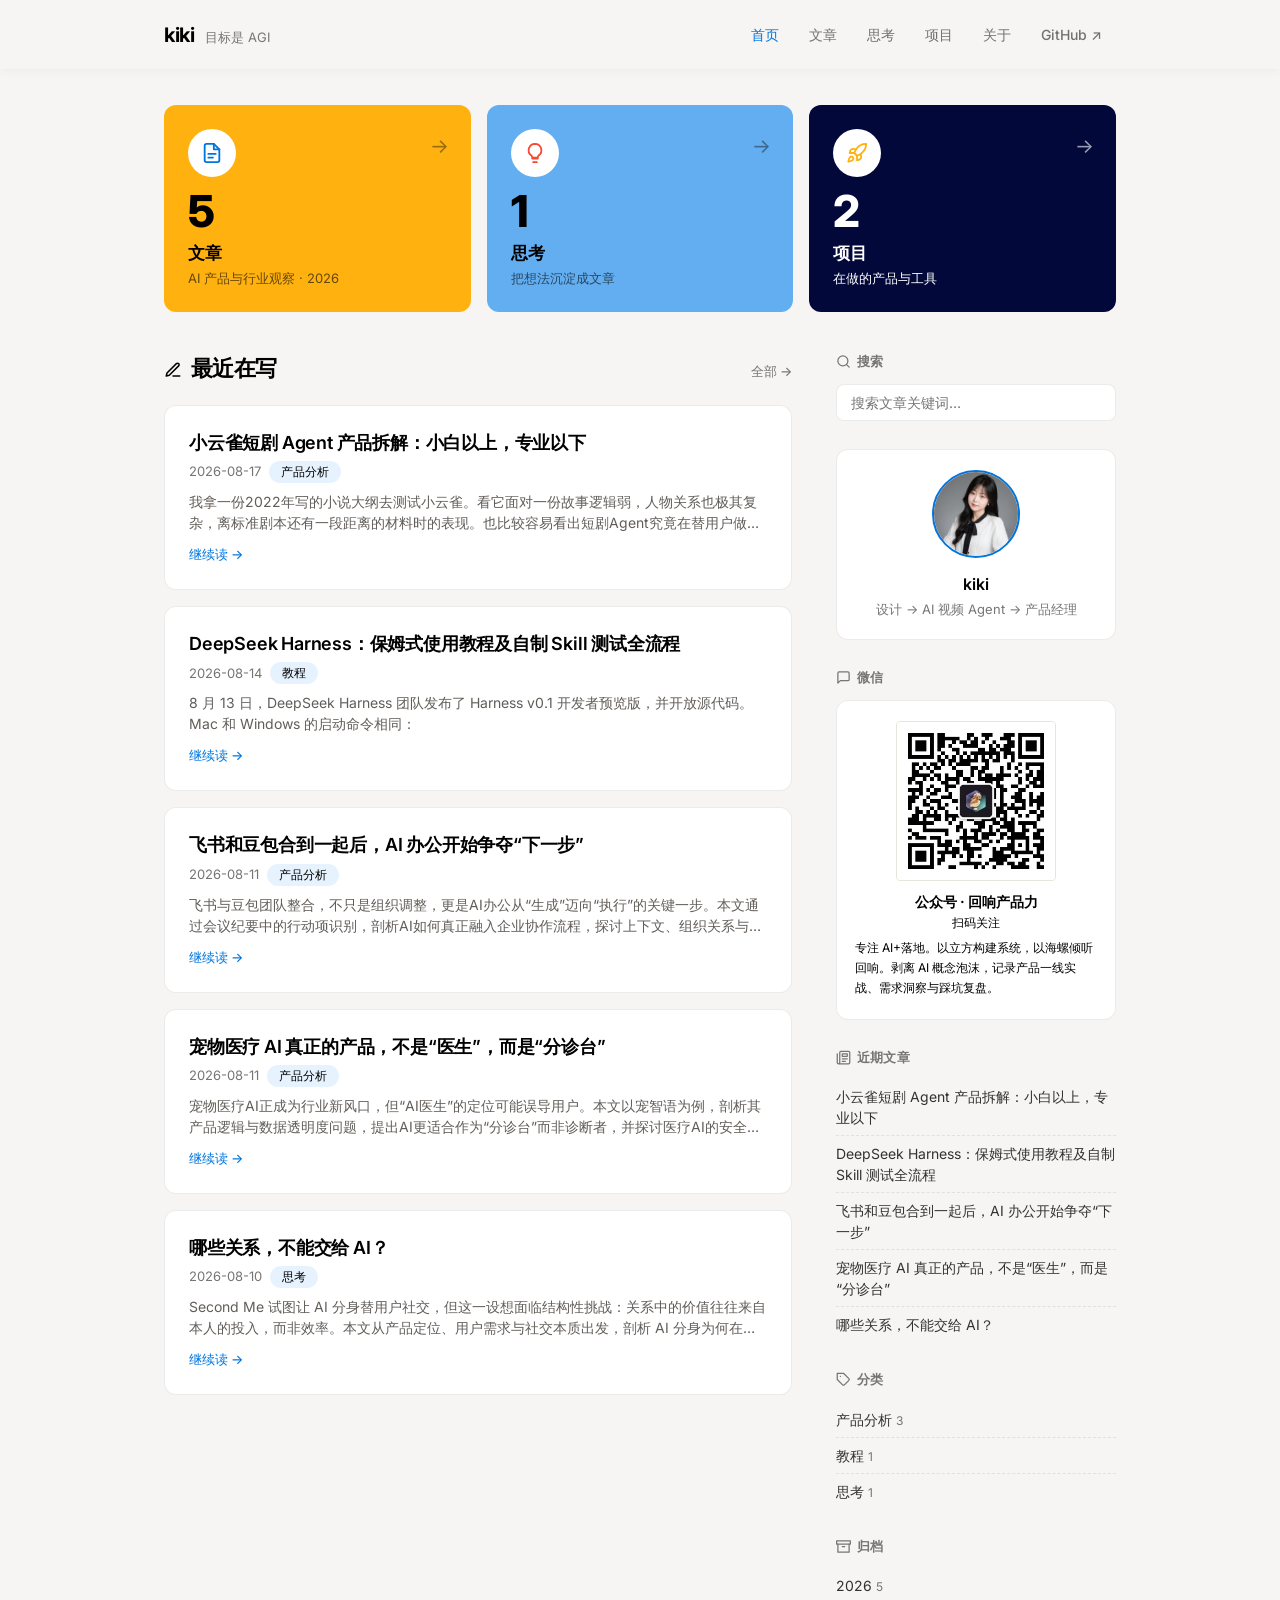
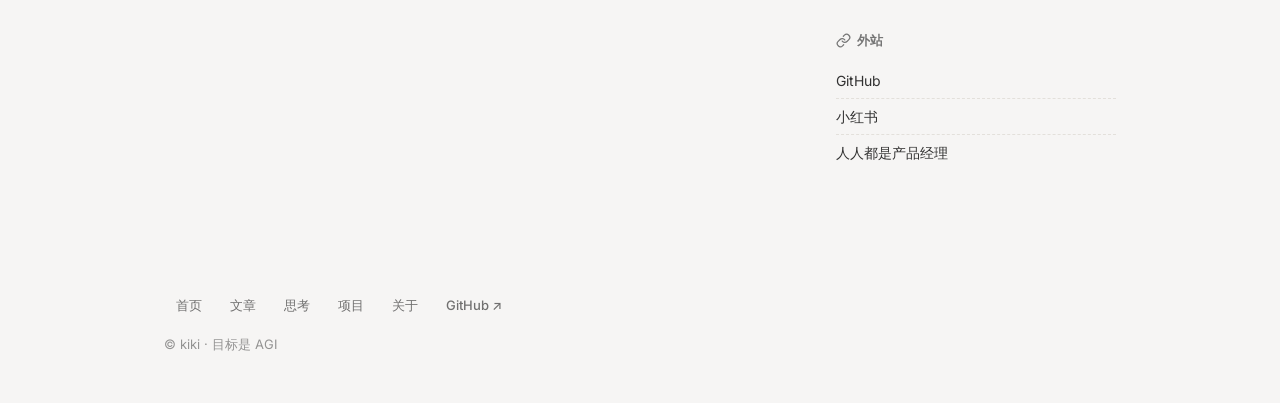
==== commit 9bdcb970: "Revert "feat: 首页重设计为 Huly 午夜极光风（深色 hero + 胶囊几何 + 深浅节奏）" This reverts commit 75b943a744183413ee7b806b" ====
--- a/index.html
+++ b/index.html
@@ -6,7 +6,7 @@
 <title>首页 · kiki</title>
 <link rel="stylesheet" href="assets/css/style.css">
 </head>
-<body class="page-home">
+<body>
 <header class="site-header">
   <div class="wrap">
     <div class="brand">
@@ -19,29 +19,13 @@
       <a href="thought/index.html" class="">思考</a>
       <a href="project/index.html" class="">项目</a>
       <a href="about/index.html" class="">关于</a>
-      <a href="https://github.com/kiki-lgtm-dot" target="_blank" rel="noopener" class="nav-cta">GitHub ↗</a>
+      <a href="https://github.com/kiki-lgtm-dot" target="_blank" rel="noopener">GitHub ↗</a>
     </nav>
   </div>
 </header>
-<section class="hero">
-  <div class="aurora-wash" aria-hidden="true"></div>
-  <div class="wrap hero-inner">
-    <div class="hero-copy">
-      <span class="hero-eyebrow"><span class="dot"></span>AI 产品 · 行业观察 · 深度思考</span>
-      <h1 class="hero-title">目标是 <span class="grad">AGI</span></h1>
-      <p class="hero-lead">写 AI 产品、行业与思考。把对 AI 的观察，沉淀成可复用的方法与工具。</p>
-      <div class="hero-actions">
-        <a class="btn btn-primary" href="blog/index.html">阅读文章 →</a>
-        <a class="btn btn-ghost" href="about/index.html">关于我</a>
-      </div>
-    </div>
-    <div class="hero-stats">
-      <a class="stat" href="blog/index.html"><span class="stat-ring"><span class="stat-num">5</span></span><span class="stat-label">文章</span></a>
-<a class="stat" href="thought/index.html"><span class="stat-ring"><span class="stat-num">1</span></span><span class="stat-label">思考</span></a>
-<a class="stat" href="project/index.html"><span class="stat-ring"><span class="stat-num">2</span></span><span class="stat-label">项目</span></a>
-    </div>
-  </div>
-</section>
+<section class="hero"><div class="wrap"><div class="hero-grid"><a class="stat-card" href="blog/index.html"><span class="arrow">→</span><span class="neu-icon"><svg width="22" height="22" viewBox="0 0 24 24" fill="none" stroke="currentColor" stroke-width="2" stroke-linecap="round" stroke-linejoin="round" style="flex-shrink:0;"><path d="M14 2H6a2 2 0 0 0-2 2v16a2 2 0 0 0 2 2h12a2 2 0 0 0 2-2V8z"/><polyline points="14 2 14 8 20 8"/><line x1="8" y1="13" x2="16" y2="13"/><line x1="8" y1="17" x2="13" y2="17"/></svg></span><div class="num">5</div><div class="title">文章</div><div class="sub">AI 产品与行业观察 · 2026</div></a>
+<a class="stat-card" href="thought/index.html"><span class="arrow">→</span><span class="neu-icon"><svg width="22" height="22" viewBox="0 0 24 24" fill="none" stroke="currentColor" stroke-width="2" stroke-linecap="round" stroke-linejoin="round" style="flex-shrink:0;"><path d="M9 18h6"/><path d="M10 22h4"/><path d="M12 2a7 7 0 0 0-4 12.7c.6.5 1 1.3 1 2.3h6c0-1 .4-1.8 1-2.3A7 7 0 0 0 12 2z"/></svg></span><div class="num">1</div><div class="title">思考</div><div class="sub">把想法沉淀成文章</div></a>
+<a class="stat-card" href="project/index.html"><span class="arrow">→</span><span class="neu-icon"><svg width="22" height="22" viewBox="0 0 24 24" fill="none" stroke="currentColor" stroke-width="2" stroke-linecap="round" stroke-linejoin="round" style="flex-shrink:0;"><path d="M4.5 16.5c-1.5 1.26-2 5-2 5s3.74-.5 5-2c.71-.84.7-2.13-.09-2.91a2.18 2.18 0 0 0-2.91-.09z"/><path d="M12 15l-3-3a22 22 0 0 1 2-3.95A12.88 12.88 0 0 1 22 2c0 2.72-.78 7.5-6 11a22.35 22.35 0 0 1-4 2z"/><path d="M9 12H4s.55-3.03 2-4c1.62-1.08 5 0 5 0"/><path d="M12 15v5s3.03-.55 4-2c1.08-1.62 0-5 0-5"/></svg></span><div class="num">2</div><div class="title">项目</div><div class="sub">在做的产品与工具</div></a></div></div></section>
 <main class="wrap">
     <div class="layout">
       <section>
@@ -51,31 +35,31 @@
         </div>
         <div class="post-item">
       <h2 class="ptitle"><a href="articles/xiaoyunque-agent-review.html">小云雀短剧 Agent 产品拆解：小白以上，专业以下</a></h2>
-      <div class="post-meta"><span>2026-08-17</span><span class="cat-tag ">产品分析</span></div>
+      <div class="post-meta"><span>2026-08-17</span><span class="cat-tag">产品分析</span></div>
       <p class="excerpt">我拿一份2022年写的小说大纲去测试小云雀。看它面对一份故事逻辑弱，人物关系也极其复杂，离标准剧本还有一段距离的材料时的表现。也比较容易看出短剧Agent究竟在替用户做什么。</p>
       <a class="read-more" href="articles/xiaoyunque-agent-review.html">继续读 →</a>
     </div>
 <div class="post-item">
       <h2 class="ptitle"><a href="articles/deepseek-harness-tutorial.html">DeepSeek Harness：保姆式使用教程及自制 Skill 测试全流程</a></h2>
-      <div class="post-meta"><span>2026-08-14</span><span class="cat-tag cat-ash">教程</span></div>
+      <div class="post-meta"><span>2026-08-14</span><span class="cat-tag">教程</span></div>
       <p class="excerpt">8 月 13 日，DeepSeek Harness 团队发布了 Harness v0.1 开发者预览版，并开放源代码。Mac 和 Windows 的启动命令相同：</p>
       <a class="read-more" href="articles/deepseek-harness-tutorial.html">继续读 →</a>
     </div>
 <div class="post-item">
       <h2 class="ptitle"><a href="articles/feishu-doubao-ai-office.html">飞书和豆包合到一起后，AI 办公开始争夺“下一步”</a></h2>
-      <div class="post-meta"><span>2026-08-11</span><span class="cat-tag ">产品分析</span></div>
+      <div class="post-meta"><span>2026-08-11</span><span class="cat-tag">产品分析</span></div>
       <p class="excerpt">飞书与豆包团队整合，不只是组织调整，更是AI办公从“生成”迈向“执行”的关键一步。本文通过会议纪要中的行动项识别，剖析AI如何真正融入企业协作流程，探讨上下文、组织关系与执行闭环的价值，以及产品设计中“自动与人工”的边界。</p>
       <a class="read-more" href="articles/feishu-doubao-ai-office.html">继续读 →</a>
     </div>
 <div class="post-item">
       <h2 class="ptitle"><a href="articles/pet-medical-ai-triage.html">宠物医疗 AI 真正的产品，不是“医生”，而是“分诊台”</a></h2>
-      <div class="post-meta"><span>2026-08-11</span><span class="cat-tag ">产品分析</span></div>
+      <div class="post-meta"><span>2026-08-11</span><span class="cat-tag">产品分析</span></div>
       <p class="excerpt">宠物医疗AI正成为行业新风口，但“AI医生”的定位可能误导用户。本文以宠智语为例，剖析其产品逻辑与数据透明度问题，提出AI更适合作为“分诊台”而非诊断者，并探讨医疗AI的安全指标与责任边界。</p>
       <a class="read-more" href="articles/pet-medical-ai-triage.html">继续读 →</a>
     </div>
 <div class="post-item">
       <h2 class="ptitle"><a href="articles/which-relationships-not-ai.html">哪些关系，不能交给 AI？</a></h2>
-      <div class="post-meta"><span>2026-08-10</span><span class="cat-tag cat-ember">思考</span></div>
+      <div class="post-meta"><span>2026-08-10</span><span class="cat-tag">思考</span></div>
       <p class="excerpt">Second Me 试图让 AI 分身替用户社交，但这一设想面临结构性挑战：关系中的价值往往来自本人的投入，而非效率。本文从产品定位、用户需求与社交本质出发，剖析 AI 分身为何在亲密关系中难以成立，并探讨其转向创作者与专业服务的可能性。</p>
       <a class="read-more" href="articles/which-relationships-not-ai.html">继续读 →</a>
     </div>
@@ -95,10 +79,10 @@
     <div class="sblock">
       <h3><svg width="15" height="15" viewBox="0 0 24 24" fill="none" stroke="currentColor" stroke-width="2" stroke-linecap="round" stroke-linejoin="round" style="flex-shrink:0;"><path d="M21 15a2 2 0 0 1-2 2H7l-4 4V5a2 2 0 0 1 2-2h14a2 2 0 0 1 2 2z"/></svg> 微信</h3>
       <div class="box">
-        <div style="width:160px;height:160px;border:1px solid var(--slate-edge);border-radius:12px;overflow:hidden;margin:0 auto 10px;"><img src="assets/images/wechat-qr.jpg" alt="公众号二维码" style="width:100%;height:100%;object-fit:cover;"></div>
-        <p style="font-size:14px;font-weight:700;margin:0;color:#fff;">公众号 · 回响产品力</p>
-        <p style="font-size:12px;color:var(--smoke);margin:2px 0 0;">扫码关注</p>
-        <p style="font-size:12px;color:var(--ash);margin:6px 0 0;line-height:1.7;text-align:left;">专注 AI+落地。以立方构建系统，以海螺倾听回响。剥离 AI 概念泡沫，记录产品一线实战、需求洞察与踩坑复盘。</p>
+        <div style="width:160px;height:160px;border:1px solid #e6e4dd;border-radius:4px;overflow:hidden;margin:0 auto 10px;"><img src="assets/images/wechat-qr.jpg" alt="公众号二维码" style="width:100%;height:100%;object-fit:cover;"></div>
+        <p style="font-size:14px;font-weight:700;margin:0;">公众号 · 回响产品力</p>
+        <p style="font-size:12px;color:var(--muted);margin:2px 0 0;">扫码关注</p>
+        <p style="font-size:12px;color:var(--faint);margin:6px 0 0;line-height:1.7;text-align:left;">专注 AI+落地。以立方构建系统，以海螺倾听回响。剥离 AI 概念泡沫，记录产品一线实战、需求洞察与踩坑复盘。</p>
       </div>
     </div>
     <div class="sblock">
@@ -137,7 +121,7 @@
       <a href="thought/index.html" class="">思考</a>
       <a href="project/index.html" class="">项目</a>
       <a href="about/index.html" class="">关于</a>
-      <a href="https://github.com/kiki-lgtm-dot" target="_blank" rel="noopener" class="">GitHub ↗</a></nav>
+      <a href="https://github.com/kiki-lgtm-dot" target="_blank" rel="noopener">GitHub ↗</a></nav>
     <div class="copyright">© kiki · 目标是 AGI</div>
   </div>
 </footer>
--- a/assets/css/style.css
+++ b/assets/css/style.css
@@ -1,55 +1,38 @@
-@import url('https://fonts.googleapis.com/css2?family=Inter:wght@300;400;500;600;700&family=Sora:wght@400;500;600;700;800&display=swap');
+@import url('https://fonts.googleapis.com/css2?family=Inter:wght@400;500;600;700&family=Source+Serif+Pro:ital@0;1&display=swap');
 
 /* ============================================================
-   kiki 个人博客 —— Huly 风 · midnight observatory aurora
-   参考 styles.refero.design/style/d018e81d-6bb6-4445-86d7-39fd6be7e74d
-   语言：近黑画布 + 紫罗兰鸢尾 → 珊瑚余烬的极光光束
+   kiki 个人博客 —— Notion 风 · warm paper notebook
+   参考 styles.refero.design/style/2bf4c61f
    ============================================================ */
 :root {
-  /* —— 深色表面（首页 / hero） —— */
-  --void: #090a0c;              /* 最深的近黑，hero 渐变基底 */
-  --obsidian: #303236;          /* 深色页面画布 */
-  --charcoal: #111111;          /* 抬升的卡片面板 */
-  --card: #16171a;              /* 深色卡片微抬升面 */
-  --slate-edge: #4a4b50;        /* 深色细边 / 分隔线 */
-  --iron-veil: #6b6c6d;         /* 标签、列表项填充的弱化底 */
-  --smoke: #95979e;             /* 次级文字、图标描边 */
-  --ash: #a9a9aa;               /* 三级文字 */
-  --frost: #d1d1d1;             /* 浅色模式边框 */
-  --linen: #e5e5e7;             /* 浅色表面 tint */
-  --snow: #ffffff;              /* 白 */
-
-  /* —— 强调色：只有这一对 —— */
-  --iris: #5683da;              /* Electric Iris 主色 */
-  --iris-bright: #7ea0e8;       /* iris 亮部 */
-  --ember: #ff8964;             /* Ember Pulse 暖色 */
-  --molasses: #5a250a;          /* 深余烬 */
-
-  /* —— 浅色模式（列表页 / 文章页） —— */
-  --paper: #f6f6f6;
-  --ink: #050506;
-  --ink-soft: #303236;
-
-  /* —— 字体 —— */
+  --blue: #0075de;            /* Notion Blue —— 唯一主色 */
+  --paper: #f6f5f4;           /* 暖米色画布 */
+  --white: #ffffff;           /* 卡片表面 */
+  --ink: #000000;             /* 墨色 */
+  --charcoal: #111111;
+  --stone: #757575;           /* 60% 墨 */
+  --graphite: #615d59;        /* 正文暖灰 */
+  --slate: #696969;
+  --sky-tint: #e6f3fe;        /* 浅蓝 ghost */
+  --marigold: #ffb110;        /* 黄 accent */
+  --coral: #f64932;           /* 红橙 accent */
+  --saffron: #e89d01;
+  --vermillion: #e32d14;
+  --mocha: #b18164;
+  --sky-wash: #62aef0;        /* 亮蓝 accent */
+  --midnight: #02093a;        /* 深蓝黑 accent */
+  --border: rgba(0, 0, 0, 0.08);
+  --radius-card: 12px;
+  --radius-btn: 8px;
+  --radius-pill: 9999px;
   --font: 'Inter', ui-sans-serif, system-ui, -apple-system, BlinkMacSystemFont,
           'Segoe UI', 'PingFang SC', 'Hiragino Sans GB', 'Microsoft YaHei', sans-serif;
-  --font-display: 'Sora', 'Inter', ui-sans-serif, system-ui, -apple-system,
-          BlinkMacSystemFont, 'Segoe UI', 'PingFang SC', 'Microsoft YaHei', sans-serif;
-
-  /* —— 形状 —— */
-  --radius-input: 4px;
-  --radius-card: 12px;
-  --radius-panel: 30px;
-  --radius-full: 9999px;
-
-  /* —— 阴影 —— */
-  --shadow-sm: rgba(0, 0, 0, 0.15) 0px 4px 6px 0px;
-  --shadow-md: rgba(0, 0, 0, 0.35) 0px 4px 16px 0px;
-  --shadow-xl: rgba(0, 0, 0, 0.5) 0px 6px 25px 0px;
+  --font-serif: 'Source Serif Pro', Georgia, 'Songti SC', 'SimSun', serif;
 }
 
 * { box-sizing: border-box; }
-html { -webkit-text-size-adjust: 100%; scroll-behavior: smooth; }
+
+html { -webkit-text-size-adjust: 100%; }
 
 body {
   margin: 0;
@@ -60,28 +43,29 @@
   line-height: 1.5;
   word-break: break-word;
   -webkit-font-smoothing: antialiased;
-  text-rendering: optimizeLegibility;
-}
-
-::selection { background: rgba(86, 131, 218, 0.28); }
-
-a { color: inherit; text-decoration: none; transition: color .16s, background .16s, border-color .16s; }
+}
+
+a { color: inherit; text-decoration: none; transition: color .16s; }
+a:hover { color: var(--blue); }
+
 img { max-width: 100%; height: auto; }
 
-.wrap { max-width: 1140px; margin: 0 auto; padding: 0 24px; }
-
-/* ============================================================
-   顶部导航
-   ============================================================ */
+.wrap {
+  max-width: 1000px;
+  margin: 0 auto;
+  padding: 0 24px;
+}
+
+/* ---------- 顶部导航（sticky + 极轻投影） ---------- */
 .site-header {
   position: sticky;
   top: 0;
   z-index: 50;
-  padding: 13px 0;
-  background: rgba(246, 246, 246, 0.86);
-  -webkit-backdrop-filter: blur(12px);
-  backdrop-filter: blur(12px);
-  border-bottom: 1px solid rgba(0, 0, 0, 0.06);
+  background: rgba(246, 245, 244, 0.86);
+  -webkit-backdrop-filter: blur(10px);
+  backdrop-filter: blur(10px);
+  box-shadow: 0px 0.7px 1.462px 0px rgba(0, 0, 0, 0.015), 0px 3px 9px 0px rgba(0, 0, 0, 0.03);
+  padding: 16px 0;
 }
 .site-header .wrap {
   display: flex;
@@ -92,334 +76,167 @@
 }
 .brand { display: flex; align-items: baseline; gap: 10px; }
 .brand .name {
-  font-family: var(--font-display);
-  font-size: 19px;
+  font-size: 20px;
   font-weight: 700;
-  letter-spacing: -0.4px;
-  color: var(--ink);
-}
-.brand .tagline { font-size: 13px; color: rgba(5, 5, 6, 0.5); }
-
-.nav { display: flex; align-items: center; gap: 3px; flex-wrap: wrap; }
+  letter-spacing: -0.3px;
+  color: var(--ink);
+}
+.brand .tagline { font-size: 13px; color: var(--stone); }
+.nav { display: flex; gap: 2px; flex-wrap: wrap; }
 .nav a {
   font-size: 14px;
   font-weight: 500;
-  color: rgba(5, 5, 6, 0.6);
-  padding: 7px 14px;
-  border-radius: var(--radius-full);
-}
-.nav a:hover { color: var(--ink); background: rgba(0, 0, 0, 0.05); }
-.nav a.active { color: var(--ink); background: rgba(0, 0, 0, 0.07); font-weight: 600; }
-
-/* GitHub 用主色胶囊按钮 */
-.nav a.nav-cta {
-  background: var(--iris);
-  color: #fff;
-  padding: 7px 16px;
-  font-weight: 600;
-}
-.nav a.nav-cta:hover { background: #6c94e2; color: #fff; }
-
-/* —— 首页深色版导航（透明悬浮于 hero 之上） —— */
-body.page-home .site-header {
-  background: transparent;
-  border-bottom-color: transparent;
-}
-body.page-home .brand .name { color: #fff; }
-body.page-home .brand .tagline { color: rgba(255, 255, 255, 0.55); }
-body.page-home .nav a { color: rgba(255, 255, 255, 0.72); }
-body.page-home .nav a:hover { color: #fff; background: rgba(255, 255, 255, 0.1); }
-body.page-home .nav a.active { color: #fff; background: rgba(255, 255, 255, 0.14); }
-body.page-home .nav a.nav-cta {
-  background: rgba(255, 255, 255, 0.12);
-  color: #fff;
-  border: 1px solid rgba(255, 255, 255, 0.22);
-}
-body.page-home .nav a.nav-cta:hover { background: #fff; color: var(--void); }
-
-/* ============================================================
-   按钮（胶囊优先）
-   ============================================================ */
-.btn {
+  color: rgba(0, 0, 0, 0.54);
+  padding: 8px 14px;
+  border-radius: var(--radius-btn);
+  transition: color .16s;
+}
+.nav a:hover { color: var(--ink); }
+.nav a.active { color: var(--blue); }
+
+/* ---------- 首页英雄区（accent 色块卡） ---------- */
+.hero { padding: 36px 0 8px; }
+.hero-grid {
+  display: grid;
+  grid-template-columns: repeat(3, 1fr);
+  gap: 16px;
+}
+.stat-card {
+  position: relative;
+  display: block;
+  border-radius: var(--radius-card);
+  padding: 24px;
+  transition: transform .18s;
+}
+.stat-card:hover { transform: translateY(-2px); color: inherit; }
+.stat-card:nth-child(1) { background: var(--marigold); }
+.stat-card:nth-child(2) { background: var(--sky-wash); }
+.stat-card:nth-child(3) { background: var(--midnight); }
+.stat-card:nth-child(3) .title,
+.stat-card:nth-child(3) .sub { color: #fff; }
+.stat-card:nth-child(3) .arrow { color: rgba(255, 255, 255, 0.6); }
+
+.stat-card .num {
+  font-size: 44px;
+  font-weight: 800;
+  line-height: 1;
+  letter-spacing: -1.5px;
+  color: var(--ink);
+}
+.stat-card:nth-child(3) .num { color: #fff; }
+.stat-card .title { font-size: 17px; font-weight: 600; margin-top: 8px; }
+.stat-card .sub { font-size: 13px; color: rgba(0, 0, 0, 0.6); margin-top: 2px; }
+.stat-card .arrow {
+  position: absolute;
+  right: 22px;
+  top: 26px;
+  font-size: 20px;
+  color: rgba(0, 0, 0, 0.4);
+}
+
+/* 装饰角色标记：白底圆 + 2px 彩色描边 */
+.neu-icon {
   display: inline-flex;
   align-items: center;
-  gap: 8px;
-  font-size: 14px;
-  font-weight: 500;
-  padding: 12px 24px;
-  border-radius: var(--radius-full);
-  letter-spacing: -0.01em;
-  cursor: pointer;
-}
-.btn-primary { background: var(--iris); color: #fff; }
-.btn-primary:hover { background: var(--iris-bright); color: #fff; box-shadow: 0 0 0 6px rgba(86, 131, 218, 0.18); }
-.btn-ghost {
-  background: transparent;
-  color: #fff;
-  border: 1px solid var(--slate-edge);
-}
-.btn-ghost:hover { background: #fff; color: var(--void); }
-
-/* ============================================================
-   首页 Hero —— 极光光束
-   ============================================================ */
-.hero {
-  position: relative;
-  overflow: hidden;
-  background: var(--void);
-  color: var(--snow);
-  padding: 96px 0 88px;
-}
-/* 夜空星点 */
-.hero::before {
-  content: "";
-  position: absolute;
-  inset: 0;
-  background-image:
-    radial-gradient(1px 1px at 18% 24%, rgba(255,255,255,0.55) 0, transparent 55%),
-    radial-gradient(1px 1px at 68% 14%, rgba(255,255,255,0.4) 0, transparent 55%),
-    radial-gradient(1.5px 1.5px at 82% 30%, rgba(255,255,255,0.35) 0, transparent 55%),
-    radial-gradient(1px 1px at 12% 62%, rgba(255,255,255,0.3) 0, transparent 55%),
-    radial-gradient(1px 1px at 44% 18%, rgba(255,255,255,0.28) 0, transparent 55%),
-    radial-gradient(1px 1px at 56% 68%, rgba(255,255,255,0.25) 0, transparent 55%),
-    radial-gradient(1.5px 1.5px at 90% 66%, rgba(255,255,255,0.3) 0, transparent 55%),
-    radial-gradient(1px 1px at 30% 44%, rgba(255,255,255,0.22) 0, transparent 55%);
-  pointer-events: none;
-}
-/* 垂直极光光束：鸢尾 → 余烬 → 白 */
-.hero::after {
-  content: "";
-  position: absolute;
-  top: -25%;
-  bottom: -25%;
-  right: 6%;
-  width: 26%;
-  background: linear-gradient(180deg,
-    rgba(86, 131, 218, 0.55) 0%,
-    rgba(86, 131, 218, 0.3) 32%,
-    rgba(255, 137, 100, 0.42) 66%,
-    rgba(255, 255, 255, 0.75) 100%);
-  filter: blur(46px);
-  opacity: 0.95;
-  pointer-events: none;
-}
-/* 底部太阳光晕 */
-.hero .aurora-wash {
-  position: absolute;
-  left: -10%;
-  bottom: -42%;
-  width: 70%;
-  height: 80%;
-  background: radial-gradient(ellipse at 50% 100%,
-    rgba(255, 170, 129, 0.22) 0%,
-    rgba(255, 137, 100, 0.1) 45%,
-    transparent 72%);
-  pointer-events: none;
-}
-
-.hero-inner {
-  position: relative;
-  z-index: 1;
-  display: grid;
-  grid-template-columns: minmax(0, 1.25fr) minmax(0, 1fr);
-  align-items: center;
-  gap: 48px;
-}
-
-.hero-eyebrow {
-  display: inline-flex;
-  align-items: center;
-  gap: 8px;
-  font-size: 12px;
-  font-weight: 500;
-  letter-spacing: 0.01em;
-  color: var(--ash);
-  border: 1px solid var(--slate-edge);
-  border-radius: var(--radius-full);
-  padding: 6px 14px;
-  margin-bottom: 26px;
-}
-.hero-eyebrow .dot {
-  width: 6px;
-  height: 6px;
+  justify-content: center;
+  width: 48px;
+  height: 48px;
   border-radius: 50%;
-  background: var(--ember);
-  box-shadow: 0 0 0 4px rgba(255, 137, 100, 0.18);
-}
-
-.hero-title {
-  font-family: var(--font-display);
-  font-size: clamp(44px, 6.4vw, 76px);
-  line-height: 0.98;
-  font-weight: 800;
-  letter-spacing: -0.04em;
-  margin: 0 0 22px;
-  color: #fff;
-}
-.hero-title .grad {
-  background: linear-gradient(115deg, var(--iris-bright) 10%, #9db8ef 38%, var(--ember) 100%);
-  -webkit-background-clip: text;
-  background-clip: text;
-  color: transparent;
-}
-
-.hero-lead {
-  font-size: 16px;
-  line-height: 1.7;
-  color: var(--ash);
-  max-width: 460px;
-  margin: 0 0 30px;
-}
-
-.hero-actions { display: flex; gap: 12px; flex-wrap: wrap; }
-
-/* —— 圆形统计计数器（signature） —— */
-.hero-stats {
-  display: flex;
-  justify-content: flex-end;
-  gap: 20px;
-}
-.stat {
-  display: flex;
-  flex-direction: column;
-  align-items: center;
-  gap: 10px;
-}
-.stat-ring {
-  width: 108px;
-  height: 108px;
-  border-radius: 50%;
-  display: flex;
-  align-items: center;
-  justify-content: center;
-  background:
-    radial-gradient(circle at 32% 26%, rgba(255, 255, 255, 0.09), transparent 55%),
-    var(--charcoal);
-  border: 1px solid var(--slate-edge);
-  transition: border-color .2s, transform .2s;
-}
-.stat:hover .stat-ring { border-color: var(--iris); transform: translateY(-3px); }
-.stat-num {
-  font-family: var(--font-display);
-  font-size: 40px;
-  font-weight: 700;
-  letter-spacing: -0.03em;
-  line-height: 1;
-  color: #fff;
-}
-.stat:nth-child(2) .stat-num { color: var(--iris-bright); }
-.stat:nth-child(3) .stat-num { color: var(--ember); }
-.stat-label { font-size: 13px; color: var(--smoke); }
-
-/* ============================================================
-   主体两栏布局
-   ============================================================ */
+  margin-bottom: 12px;
+  background: var(--white);
+}
+.stat-card:nth-child(1) .neu-icon { color: var(--blue); }
+.stat-card:nth-child(2) .neu-icon { color: var(--coral); }
+.stat-card:nth-child(3) .neu-icon { color: var(--marigold); }
+
+/* ---------- 主体两栏布局 ---------- */
 .layout {
   display: grid;
-  grid-template-columns: minmax(0, 1fr) 300px;
+  grid-template-columns: minmax(0, 1fr) 280px;
   gap: 44px;
-  padding: 48px 0 72px;
-}
-@media (max-width: 860px) {
+  padding: 32px 0 64px;
+}
+@media (max-width: 800px) {
   .layout { grid-template-columns: 1fr; }
-  .hero-inner { grid-template-columns: 1fr; }
-  .hero-stats { justify-content: flex-start; }
-  .stat-ring { width: 90px; height: 90px; }
-}
-
+  .hero-grid { grid-template-columns: 1fr; }
+}
+
+.section-title svg,
+.page-head h1 svg { vertical-align: -3px; margin-right: 4px; }
+.section-title {
+  font-size: 22px;
+  font-weight: 700;
+  letter-spacing: -0.4px;
+  margin: 0;
+}
 .section-meta {
   display: flex;
   justify-content: space-between;
   align-items: baseline;
-  margin-bottom: 22px;
-}
-.section-title {
-  font-family: var(--font-display);
-  font-size: 24px;
-  font-weight: 700;
-  letter-spacing: -0.02em;
-  margin: 0;
-  display: flex;
-  align-items: center;
-  gap: 8px;
-}
-.section-meta .more { font-size: 13px; color: var(--smoke); font-weight: 500; }
-.section-meta .more:hover { color: var(--iris); }
-
-/* ============================================================
-   文章卡片（深色）
-   ============================================================ */
+  margin-bottom: 20px;
+}
+.section-meta .more { font-size: 13px; color: var(--stone); font-weight: 500; }
+
 .post-item {
-  background: var(--card);
-  border: 1px solid var(--slate-edge);
+  background: var(--white);
+  border: 1px solid var(--border);
   border-radius: var(--radius-card);
   padding: 24px;
   margin-bottom: 16px;
-  transition: border-color .18s, transform .18s;
-}
-.post-item:hover { border-color: var(--smoke); transform: translateY(-2px); }
+  transition: border-color .16s;
+}
+.post-item:hover { border-color: rgba(0, 0, 0, 0.16); }
 .post-item .ptitle {
   font-size: 18px;
   font-weight: 600;
-  letter-spacing: -0.01em;
-  line-height: 1.45;
-  margin: 0 0 8px;
-}
-.post-item .ptitle a { color: #fff; }
-.post-item .ptitle a:hover { color: var(--iris-bright); }
+  letter-spacing: -0.2px;
+  line-height: 1.4;
+  margin: 0 0 6px;
+}
+.post-item .ptitle a:hover { color: var(--blue); }
 .post-meta {
   font-size: 13px;
-  color: var(--smoke);
-  margin-bottom: 10px;
+  color: var(--stone);
+  margin-bottom: 8px;
   display: flex;
   align-items: center;
   gap: 8px;
 }
-
-/* 标签胶囊 —— 分类配色：产品分析=iris，思考=ember，教程=中性 */
 .cat-tag {
-  display: inline-flex;
-  align-items: center;
+  display: inline-block;
   font-size: 12px;
   font-weight: 500;
-  padding: 3px 12px;
-  border-radius: var(--radius-full);
-  background: rgba(86, 131, 218, 0.14);
-  color: #93b1f0;
-}
-.cat-tag.cat-ember { background: rgba(255, 137, 100, 0.14); color: #ffa48b; }
-.cat-tag.cat-ash { background: rgba(149, 151, 158, 0.16); color: var(--frost); }
-
+  color: var(--ink);
+  background: var(--sky-tint);
+  border-radius: var(--radius-pill);
+  padding: 2px 12px;
+}
 .post-item .excerpt {
   font-size: 14px;
-  color: var(--ash);
-  margin: 0 0 10px;
+  color: var(--graphite);
+  margin: 0 0 8px;
   display: -webkit-box;
   -webkit-line-clamp: 2;
   -webkit-box-orient: vertical;
   overflow: hidden;
 }
-.read-more { font-size: 13px; color: var(--iris-bright); font-weight: 500; }
-.read-more:hover { color: var(--ember); }
-
-/* ============================================================
-   侧栏（深色）
-   ============================================================ */
-.sidebar .sblock { margin-bottom: 26px; }
+.read-more { font-size: 13px; color: var(--blue); font-weight: 500; }
+
+/* ---------- 侧栏 ---------- */
+.sidebar .sblock { margin-bottom: 28px; }
 .sidebar h3 {
   display: flex;
   align-items: center;
   gap: 6px;
-  font-size: 12px;
+  font-size: 13px;
   font-weight: 600;
-  letter-spacing: 0.08em;
-  text-transform: uppercase;
-  color: var(--smoke);
+  letter-spacing: 0.2px;
+  color: var(--stone);
   margin: 0 0 12px;
 }
 .sidebar .box {
-  background: var(--card);
-  border: 1px solid var(--slate-edge);
+  background: var(--white);
+  border: 1px solid var(--border);
   border-radius: var(--radius-card);
   padding: 20px 18px;
   text-align: center;
@@ -428,236 +245,172 @@
   width: 88px;
   height: 88px;
   border-radius: 50%;
-  background: #222;
+  background: #f0f0f0;
   margin: 0 auto 14px;
   overflow: hidden;
-  border: 2px solid var(--iris);
-  box-shadow: 0 0 0 5px rgba(86, 131, 218, 0.14);
-}
-.sidebar .profile .avatar img { width: 100%; height: 100%; object-fit: cover; object-position: 50% 22%; }
-.sidebar .profile .pname { font-size: 16px; font-weight: 600; color: #fff; }
-.sidebar .profile .pdesc { font-size: 13px; color: var(--smoke); margin-top: 4px; }
-.sidebar .profile p { font-size: 13px; color: var(--smoke); margin: 6px 0 0; }
+  border: 2px solid var(--blue);
+}
+.sidebar .profile .avatar img {
+  width: 100%;
+  height: 100%;
+  object-fit: cover;
+  object-position: 50% 22%;
+}
+.sidebar .profile .pname { font-size: 16px; font-weight: 600; }
+.sidebar .profile .pdesc { font-size: 13px; color: var(--stone); margin-top: 4px; }
+.sidebar .profile p { font-size: 13px; color: var(--stone); margin: 6px 0 0; }
 
 .sidebar ul { list-style: none; margin: 0; padding: 0; }
 .sidebar li {
   margin: 0;
-  padding: 8px 0;
+  padding: 7px 0;
   font-size: 14px;
-  border-bottom: 1px solid rgba(74, 75, 80, 0.5);
+  border-bottom: 1px dashed #e3e0db;
 }
 .sidebar li:last-child { border-bottom: 0; }
-.sidebar li a { color: var(--ash); }
-.sidebar li a:hover { color: var(--iris-bright); }
-.sidebar li .count { color: var(--smoke); font-size: 12px; margin-left: 4px; }
+.sidebar li a { color: rgba(0, 0, 0, 0.8); }
+.sidebar li a:hover { color: var(--blue); }
+.sidebar li .count { color: var(--stone); font-size: 12px; margin-left: 4px; }
 .sidebar .plain-list li { display: flex; justify-content: space-between; }
 
-/* 搜索框 */
+/* ---------- 搜索框 ---------- */
 .search-box {
   display: flex;
-  background: var(--card);
-  border: 1px solid var(--slate-edge);
-  border-radius: var(--radius-full);
+  background: var(--white);
+  border: 1px solid var(--border);
+  border-radius: var(--radius-btn);
   overflow: hidden;
 }
 .search-box input {
   flex: 1;
   border: 0;
-  padding: 10px 18px;
+  padding: 9px 14px;
   font-size: 14px;
   font-family: inherit;
   background: transparent;
   outline: none;
-  color: #fff;
-}
-.search-box input::placeholder { color: var(--smoke); }
-
-/* ============================================================
-   页脚（深色）
-   ============================================================ */
-.site-footer { padding: 32px 0 56px; }
+  color: var(--ink);
+}
+
+/* ---------- 页脚 ---------- */
+.site-footer { padding: 28px 0 48px; }
 .site-footer .wrap { display: flex; flex-direction: column; gap: 14px; }
 .footer-links { display: flex; gap: 4px; flex-wrap: wrap; }
 .footer-links a {
   font-size: 13px;
   font-weight: 500;
-  color: var(--smoke);
+  color: rgba(0, 0, 0, 0.54);
   padding: 6px 12px;
-  border-radius: var(--radius-full);
-}
-.footer-links a:hover { color: #fff; background: rgba(255, 255, 255, 0.08); }
-.copyright { font-size: 13px; color: rgba(255, 255, 255, 0.4); }
-
-/* ============================================================
-   深色页面基座（首页）
-   ============================================================ */
-body.page-home { background: var(--obsidian); }
-body.page-home .site-footer { border-top: 1px solid rgba(74, 75, 80, 0.5); }
-body.page-home .site-footer .copyright { color: rgba(255, 255, 255, 0.4); }
-
-/* ============================================================
-   浅色页面（列表页 / 文章页）—— "light band" 节奏
-   ============================================================ */
-body.page-light { background: var(--paper); color: var(--ink); }
-body.page-light .site-footer { border-top: 1px solid rgba(0, 0, 0, 0.06); }
-body.page-light .footer-links a { color: rgba(5, 5, 6, 0.55); }
-body.page-light .footer-links a:hover { color: var(--ink); background: rgba(0, 0, 0, 0.05); }
-body.page-light .copyright { color: rgba(5, 5, 6, 0.4); }
-
-/* 列表页标题区 */
-.page-head { padding: 40px 0 10px; }
-.page-head h1 {
-  font-family: var(--font-display);
-  font-size: 40px;
-  font-weight: 800;
-  letter-spacing: -0.03em;
-  margin: 0;
-}
-.page-head h1 svg { vertical-align: -2px; margin-right: 8px; }
-.page-head p { font-size: 14px; color: rgba(5, 5, 6, 0.55); margin: 10px 0 0; }
-
-/* 浅色版文章卡片（列表页用） */
-body.page-light .post-item {
-  background: var(--snow);
-  border: 1px solid rgba(0, 0, 0, 0.08);
-}
-body.page-light .post-item:hover { border-color: rgba(0, 0, 0, 0.18); }
-body.page-light .post-item .ptitle a { color: var(--ink); }
-body.page-light .post-item .ptitle a:hover { color: var(--iris); }
-body.page-light .post-item .excerpt { color: var(--ink-soft); }
-body.page-light .read-more { color: var(--iris); }
-
-/* 年份分组 */
-.year-group { margin: 26px 0; }
-.year-group h2 {
-  font-family: var(--font-display);
-  font-size: 20px;
-  font-weight: 700;
-  letter-spacing: -0.01em;
-  margin: 0 0 10px;
-  color: var(--ink);
-}
-.year-group h2 .cnt { color: rgba(5, 5, 6, 0.45); font-weight: 400; font-size: 14px; }
-.year-group ul { list-style: none; margin: 0; padding: 0; }
-.year-group li {
-  display: flex;
-  align-items: baseline;
-  gap: 14px;
-  padding: 13px 16px;
-  margin-bottom: 8px;
-  background: var(--snow);
-  border: 1px solid rgba(0, 0, 0, 0.08);
-  border-radius: var(--radius-card);
-}
-.year-group li .date { font-size: 13px; color: rgba(5, 5, 6, 0.5); flex-shrink: 0; }
-.year-group li a { font-size: 15px; flex: 1; color: var(--ink); }
-.year-group li a:hover { color: var(--iris); }
-.year-group li .cat { font-size: 12px; color: rgba(5, 5, 6, 0.5); flex-shrink: 0; }
-
-/* ============================================================
-   文章详情页（白纸卡，light band）
-   ============================================================ */
+  border-radius: var(--radius-btn);
+}
+.footer-links a:hover { color: var(--ink); }
+.copyright { font-size: 13px; color: rgba(0, 0, 0, 0.4); }
+
+/* ---------- 文章详情页（白纸卡） ---------- */
 .article-page {
   max-width: 760px;
   margin: 32px auto 68px;
   padding: 44px 48px;
-  background: var(--snow);
-  border: 1px solid rgba(0, 0, 0, 0.08);
-  border-radius: var(--radius-panel);
-  box-shadow: var(--shadow-sm);
+  background: var(--white);
+  border: 1px solid var(--border);
+  border-radius: var(--radius-card);
 }
 @media (max-width: 640px) {
-  .article-page { margin: 16px 12px 52px; padding: 26px 20px; border-radius: var(--radius-card); }
+  .article-page { margin: 16px 12px 52px; padding: 26px 20px; }
 }
 .article-head { margin-bottom: 26px; }
-.article-head .cat { margin-bottom: 16px; }
-.article-head .cat .cat-tag { background: rgba(86, 131, 218, 0.12); color: #3f6cc9; }
-.article-head .cat .cat-tag.cat-ember { background: rgba(255, 137, 100, 0.16); color: #d95d33; }
-.article-head .cat .cat-tag.cat-ash { background: rgba(0, 0, 0, 0.07); color: rgba(5, 5, 6, 0.6); }
+.article-head .cat { margin-bottom: 14px; }
 .article-head h1 {
-  font-family: var(--font-display);
-  font-size: 34px;
-  font-weight: 800;
-  letter-spacing: -0.02em;
-  line-height: 1.22;
-  margin: 0 0 14px;
-  color: var(--ink);
-}
-.article-head .meta { font-size: 13px; color: rgba(5, 5, 6, 0.5); }
+  font-size: 32px;
+  font-weight: 700;
+  letter-spacing: -0.7px;
+  line-height: 1.25;
+  margin: 0 0 12px;
+}
+.article-head .meta { font-size: 13px; color: var(--stone); }
 .article-cover {
   margin: 0 0 28px;
   border-radius: var(--radius-card);
   overflow: hidden;
-  border: 1px solid rgba(0, 0, 0, 0.08);
+  border: 1px solid var(--border);
 }
 .article-cover img { display: block; width: 100%; }
-
-/* 引言用衬线感，编辑感 */
+/* 引言用衬线体，编辑感 */
 .article-lead {
   font-size: 17px;
-  color: var(--ink-soft);
-  line-height: 1.65;
+  font-family: var(--font-serif);
+  color: var(--graphite);
+  line-height: 1.6;
   margin: 0 0 28px;
   padding-left: 18px;
-  border-left: 2px solid var(--ember);
-}
-
-.article-body { color: var(--ink-soft); }
+  border-left: 2px solid var(--marigold);
+}
 .article-body h2 {
-  font-family: var(--font-display);
   font-size: 22px;
   font-weight: 700;
-  letter-spacing: -0.01em;
+  letter-spacing: -0.4px;
   margin: 34px 0 14px;
   line-height: 1.3;
-  color: var(--ink);
-}
-.article-body h3 { font-size: 17px; font-weight: 600; margin: 24px 0 10px; color: var(--ink); }
+}
+.article-body h3 { font-size: 17px; font-weight: 600; margin: 24px 0 10px; }
 .article-body p {
   margin: 0 0 16px;
   font-size: 16px;
-  line-height: 1.75;
-  color: var(--ink-soft);
+  line-height: 1.7;
+  color: var(--graphite);
 }
 .article-body ul, .article-body ol { margin: 0 0 16px; padding-left: 22px; }
-.article-body li { margin-bottom: 8px; line-height: 1.7; color: var(--ink-soft); }
+.article-body li { margin-bottom: 8px; line-height: 1.7; color: var(--graphite); }
 .article-body blockquote {
   margin: 0 0 18px;
   padding: 14px 18px;
-  background: rgba(86, 131, 218, 0.08);
-  border-left: 2px solid var(--iris);
-  border-radius: 0 var(--radius-card) var(--radius-card) 0;
-  color: var(--ink-soft);
+  background: var(--sky-tint);
+  border-radius: var(--radius-btn);
+  color: var(--graphite);
   font-size: 15px;
 }
-.article-body a { color: var(--iris); }
-.article-body a:hover { color: var(--ember); }
 .article-body .refs {
   margin-top: 34px;
   padding-top: 18px;
-  border-top: 1px solid rgba(0, 0, 0, 0.08);
+  border-top: 1px solid var(--border);
   font-size: 13px;
-  color: rgba(5, 5, 6, 0.5);
+  color: var(--stone);
 }
 .article-body .refs h2 { font-size: 15px; }
-.article-body .refs li { font-size: 13px; color: rgba(5, 5, 6, 0.5); }
-
-/* 关于页 / 项目页 的正文列表 */
-.article-body ul li span.date {
-  display: inline-block;
-  min-width: 84px;
-  color: rgba(5, 5, 6, 0.5);
-  font-size: 13px;
-}
-
-/* ============================================================
-   响应式
-   ============================================================ */
-@media (max-width: 640px) {
-  .hero { padding: 64px 0 60px; }
-  .hero-title { font-size: 40px; }
-  .hero-stats { gap: 12px; }
-  .stat-ring { width: 78px; height: 78px; }
-  .stat-num { font-size: 30px; }
-  .page-head h1 { font-size: 32px; }
-}
+.article-body .refs li { font-size: 13px; color: var(--stone); }
+
+/* ---------- 列表页标题区 ---------- */
+.page-head { padding: 32px 0 8px; }
+.page-head h1 {
+  font-size: 32px;
+  font-weight: 700;
+  letter-spacing: -0.7px;
+  margin: 0;
+}
+.page-head p { font-size: 14px; color: var(--stone); margin: 8px 0 0; }
+
+/* ---------- 年份分组 ---------- */
+.year-group { margin: 24px 0; }
+.year-group h2 {
+  font-size: 18px;
+  font-weight: 600;
+  letter-spacing: -0.2px;
+  margin: 0 0 8px;
+  color: var(--ink);
+}
+.year-group h2 .cnt { color: var(--stone); font-weight: 400; font-size: 14px; }
+.year-group ul { list-style: none; margin: 0; padding: 0; }
+.year-group li {
+  display: flex;
+  align-items: baseline;
+  gap: 14px;
+  padding: 12px 16px;
+  margin-bottom: 8px;
+  background: var(--white);
+  border: 1px solid var(--border);
+  border-radius: var(--radius-btn);
+}
+.year-group li .date { font-size: 13px; color: var(--stone); flex-shrink: 0; }
+.year-group li a { font-size: 15px; flex: 1; }
+.year-group li a:hover { color: var(--blue); }
+.year-group li .cat { font-size: 12px; color: var(--stone); flex-shrink: 0; }
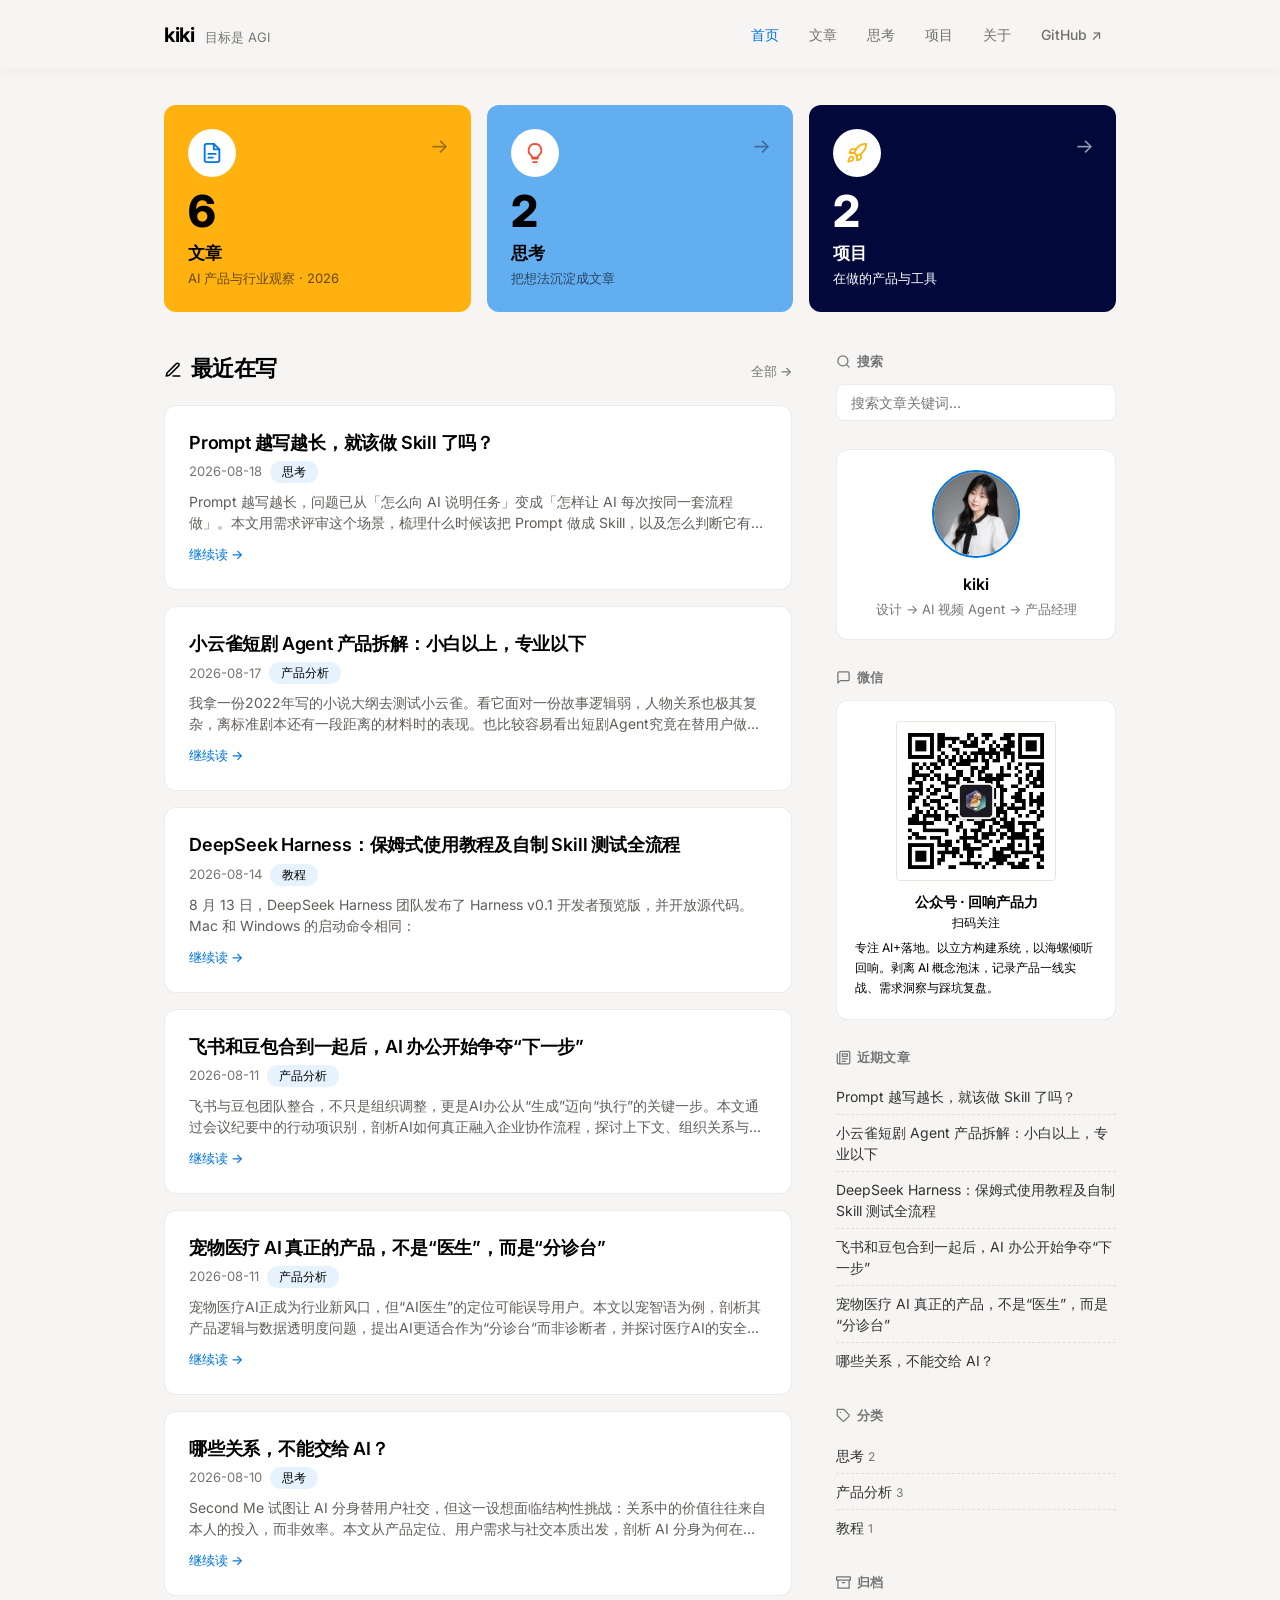
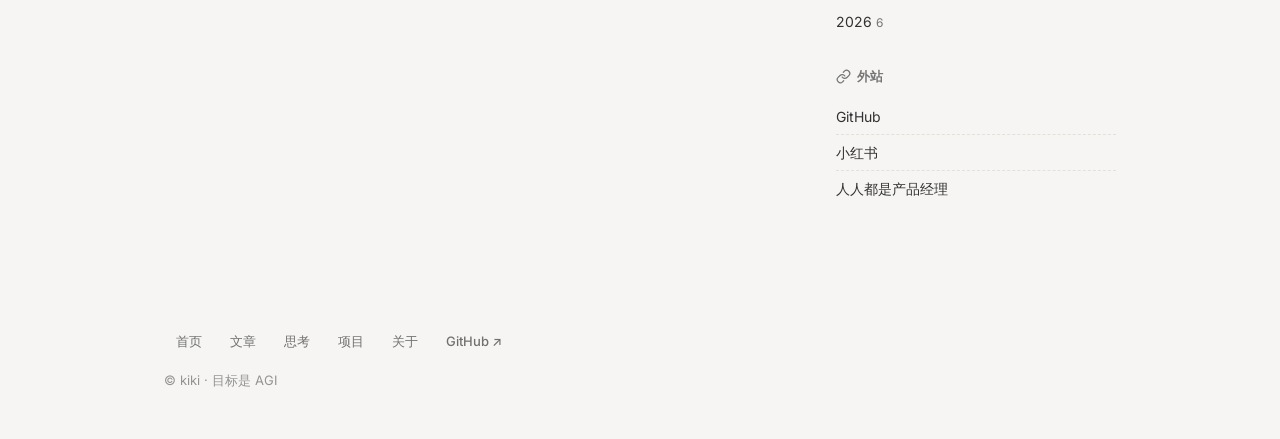
==== commit d4ebf776: "feat: 新增文章《Prompt 越写越长，就该做 Skill 了吗？》" ====
--- a/index.html
+++ b/index.html
@@ -23,8 +23,8 @@
     </nav>
   </div>
 </header>
-<section class="hero"><div class="wrap"><div class="hero-grid"><a class="stat-card" href="blog/index.html"><span class="arrow">→</span><span class="neu-icon"><svg width="22" height="22" viewBox="0 0 24 24" fill="none" stroke="currentColor" stroke-width="2" stroke-linecap="round" stroke-linejoin="round" style="flex-shrink:0;"><path d="M14 2H6a2 2 0 0 0-2 2v16a2 2 0 0 0 2 2h12a2 2 0 0 0 2-2V8z"/><polyline points="14 2 14 8 20 8"/><line x1="8" y1="13" x2="16" y2="13"/><line x1="8" y1="17" x2="13" y2="17"/></svg></span><div class="num">5</div><div class="title">文章</div><div class="sub">AI 产品与行业观察 · 2026</div></a>
-<a class="stat-card" href="thought/index.html"><span class="arrow">→</span><span class="neu-icon"><svg width="22" height="22" viewBox="0 0 24 24" fill="none" stroke="currentColor" stroke-width="2" stroke-linecap="round" stroke-linejoin="round" style="flex-shrink:0;"><path d="M9 18h6"/><path d="M10 22h4"/><path d="M12 2a7 7 0 0 0-4 12.7c.6.5 1 1.3 1 2.3h6c0-1 .4-1.8 1-2.3A7 7 0 0 0 12 2z"/></svg></span><div class="num">1</div><div class="title">思考</div><div class="sub">把想法沉淀成文章</div></a>
+<section class="hero"><div class="wrap"><div class="hero-grid"><a class="stat-card" href="blog/index.html"><span class="arrow">→</span><span class="neu-icon"><svg width="22" height="22" viewBox="0 0 24 24" fill="none" stroke="currentColor" stroke-width="2" stroke-linecap="round" stroke-linejoin="round" style="flex-shrink:0;"><path d="M14 2H6a2 2 0 0 0-2 2v16a2 2 0 0 0 2 2h12a2 2 0 0 0 2-2V8z"/><polyline points="14 2 14 8 20 8"/><line x1="8" y1="13" x2="16" y2="13"/><line x1="8" y1="17" x2="13" y2="17"/></svg></span><div class="num">6</div><div class="title">文章</div><div class="sub">AI 产品与行业观察 · 2026</div></a>
+<a class="stat-card" href="thought/index.html"><span class="arrow">→</span><span class="neu-icon"><svg width="22" height="22" viewBox="0 0 24 24" fill="none" stroke="currentColor" stroke-width="2" stroke-linecap="round" stroke-linejoin="round" style="flex-shrink:0;"><path d="M9 18h6"/><path d="M10 22h4"/><path d="M12 2a7 7 0 0 0-4 12.7c.6.5 1 1.3 1 2.3h6c0-1 .4-1.8 1-2.3A7 7 0 0 0 12 2z"/></svg></span><div class="num">2</div><div class="title">思考</div><div class="sub">把想法沉淀成文章</div></a>
 <a class="stat-card" href="project/index.html"><span class="arrow">→</span><span class="neu-icon"><svg width="22" height="22" viewBox="0 0 24 24" fill="none" stroke="currentColor" stroke-width="2" stroke-linecap="round" stroke-linejoin="round" style="flex-shrink:0;"><path d="M4.5 16.5c-1.5 1.26-2 5-2 5s3.74-.5 5-2c.71-.84.7-2.13-.09-2.91a2.18 2.18 0 0 0-2.91-.09z"/><path d="M12 15l-3-3a22 22 0 0 1 2-3.95A12.88 12.88 0 0 1 22 2c0 2.72-.78 7.5-6 11a22.35 22.35 0 0 1-4 2z"/><path d="M9 12H4s.55-3.03 2-4c1.62-1.08 5 0 5 0"/><path d="M12 15v5s3.03-.55 4-2c1.08-1.62 0-5 0-5"/></svg></span><div class="num">2</div><div class="title">项目</div><div class="sub">在做的产品与工具</div></a></div></div></section>
 <main class="wrap">
     <div class="layout">
@@ -34,6 +34,12 @@
           <a class="more" href="blog/index.html">全部 →</a>
         </div>
         <div class="post-item">
+      <h2 class="ptitle"><a href="articles/prompt-to-skill.html">Prompt 越写越长，就该做 Skill 了吗？</a></h2>
+      <div class="post-meta"><span>2026-08-18</span><span class="cat-tag">思考</span></div>
+      <p class="excerpt">Prompt 越写越长，问题已从「怎么向 AI 说明任务」变成「怎样让 AI 每次按同一套流程做」。本文用需求评审这个场景，梳理什么时候该把 Prompt 做成 Skill，以及怎么判断它有没有用。</p>
+      <a class="read-more" href="articles/prompt-to-skill.html">继续读 →</a>
+    </div>
+<div class="post-item">
       <h2 class="ptitle"><a href="articles/xiaoyunque-agent-review.html">小云雀短剧 Agent 产品拆解：小白以上，专业以下</a></h2>
       <div class="post-meta"><span>2026-08-17</span><span class="cat-tag">产品分析</span></div>
       <p class="excerpt">我拿一份2022年写的小说大纲去测试小云雀。看它面对一份故事逻辑弱，人物关系也极其复杂，离标准剧本还有一段距离的材料时的表现。也比较容易看出短剧Agent究竟在替用户做什么。</p>
@@ -87,7 +93,8 @@
     </div>
     <div class="sblock">
       <h3><svg width="15" height="15" viewBox="0 0 24 24" fill="none" stroke="currentColor" stroke-width="2" stroke-linecap="round" stroke-linejoin="round" style="flex-shrink:0;"><path d="M4 22h16a2 2 0 0 0 2-2V4a2 2 0 0 0-2-2H8a2 2 0 0 0-2 2v16a2 2 0 0 1-4 0V6"/><path d="M18 14h-8"/><path d="M15 18h-5"/><path d="M10 6h8v4h-8z"/></svg> 近期文章</h3>
-      <ul><li><a href="articles/xiaoyunque-agent-review.html">小云雀短剧 Agent 产品拆解：小白以上，专业以下</a></li>
+      <ul><li><a href="articles/prompt-to-skill.html">Prompt 越写越长，就该做 Skill 了吗？</a></li>
+<li><a href="articles/xiaoyunque-agent-review.html">小云雀短剧 Agent 产品拆解：小白以上，专业以下</a></li>
 <li><a href="articles/deepseek-harness-tutorial.html">DeepSeek Harness：保姆式使用教程及自制 Skill 测试全流程</a></li>
 <li><a href="articles/feishu-doubao-ai-office.html">飞书和豆包合到一起后，AI 办公开始争夺“下一步”</a></li>
 <li><a href="articles/pet-medical-ai-triage.html">宠物医疗 AI 真正的产品，不是“医生”，而是“分诊台”</a></li>
@@ -95,13 +102,13 @@
     </div>
     <div class="sblock">
       <h3><svg width="15" height="15" viewBox="0 0 24 24" fill="none" stroke="currentColor" stroke-width="2" stroke-linecap="round" stroke-linejoin="round" style="flex-shrink:0;"><path d="M20.59 13.41l-7.17 7.17a2 2 0 0 1-2.83 0L2 12V2h10l8.59 8.59a2 2 0 0 1 0 2.82z"/><line x1="7" y1="7" x2="7.01" y2="7"/></svg> 分类</h3>
-      <ul><li><a href="blog/index.html#产品分析">产品分析<span class="count">3</span></a></li>
-<li><a href="blog/index.html#教程">教程<span class="count">1</span></a></li>
-<li><a href="blog/index.html#思考">思考<span class="count">1</span></a></li></ul>
+      <ul><li><a href="blog/index.html#思考">思考<span class="count">2</span></a></li>
+<li><a href="blog/index.html#产品分析">产品分析<span class="count">3</span></a></li>
+<li><a href="blog/index.html#教程">教程<span class="count">1</span></a></li></ul>
     </div>
     <div class="sblock">
       <h3><svg width="15" height="15" viewBox="0 0 24 24" fill="none" stroke="currentColor" stroke-width="2" stroke-linecap="round" stroke-linejoin="round" style="flex-shrink:0;"><polyline points="21 8 21 21 3 21 3 8"/><rect x="1" y="3" width="22" height="5"/><line x1="10" y1="12" x2="14" y2="12"/></svg> 归档</h3>
-      <ul><li><a href="blog/index.html#y2026">2026<span class="count">5</span></a></li></ul>
+      <ul><li><a href="blog/index.html#y2026">2026<span class="count">6</span></a></li></ul>
     </div>
     <div class="sblock">
       <h3><svg width="15" height="15" viewBox="0 0 24 24" fill="none" stroke="currentColor" stroke-width="2" stroke-linecap="round" stroke-linejoin="round" style="flex-shrink:0;"><path d="M10 13a5 5 0 0 0 7.54.54l3-3a5 5 0 0 0-7.07-7.07l-1.72 1.71"/><path d="M14 11a5 5 0 0 0-7.54-.54l-3 3a5 5 0 0 0 7.07 7.07l1.71-1.71"/></svg> 外站</h3>
